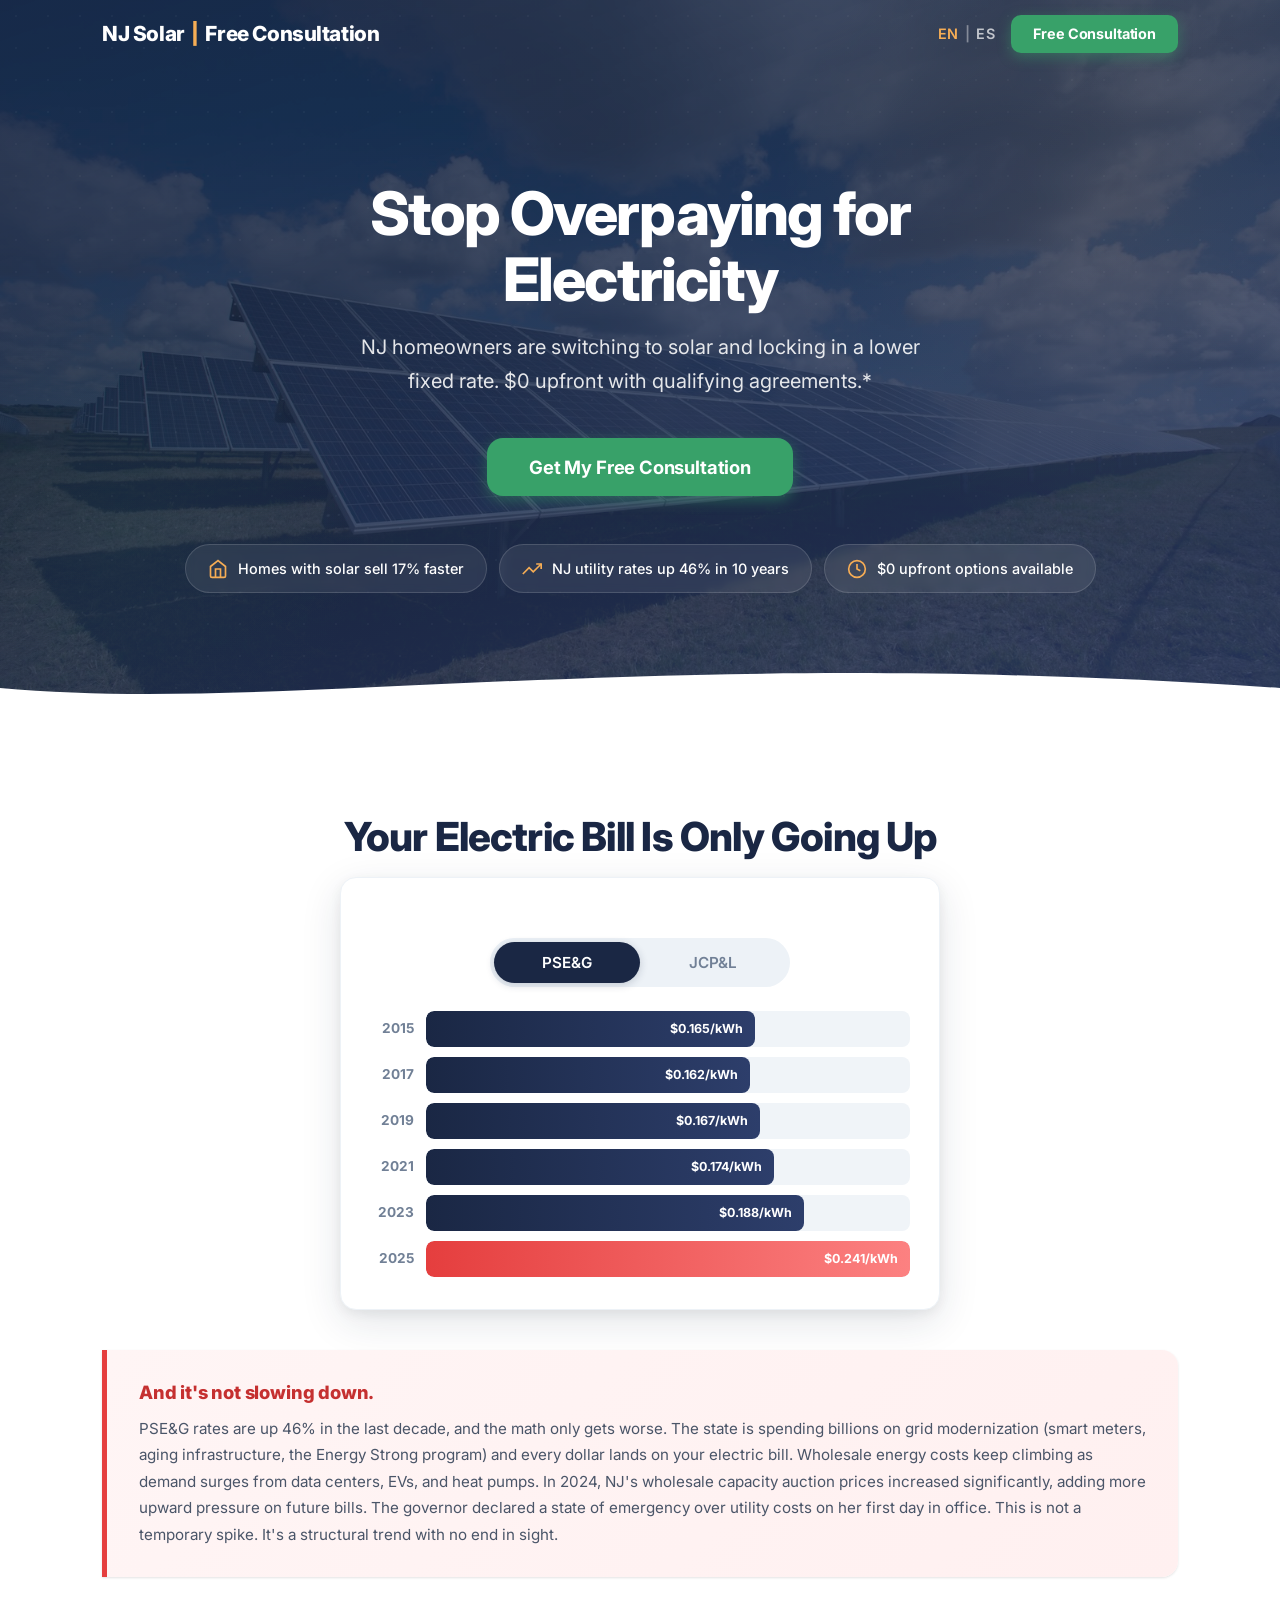
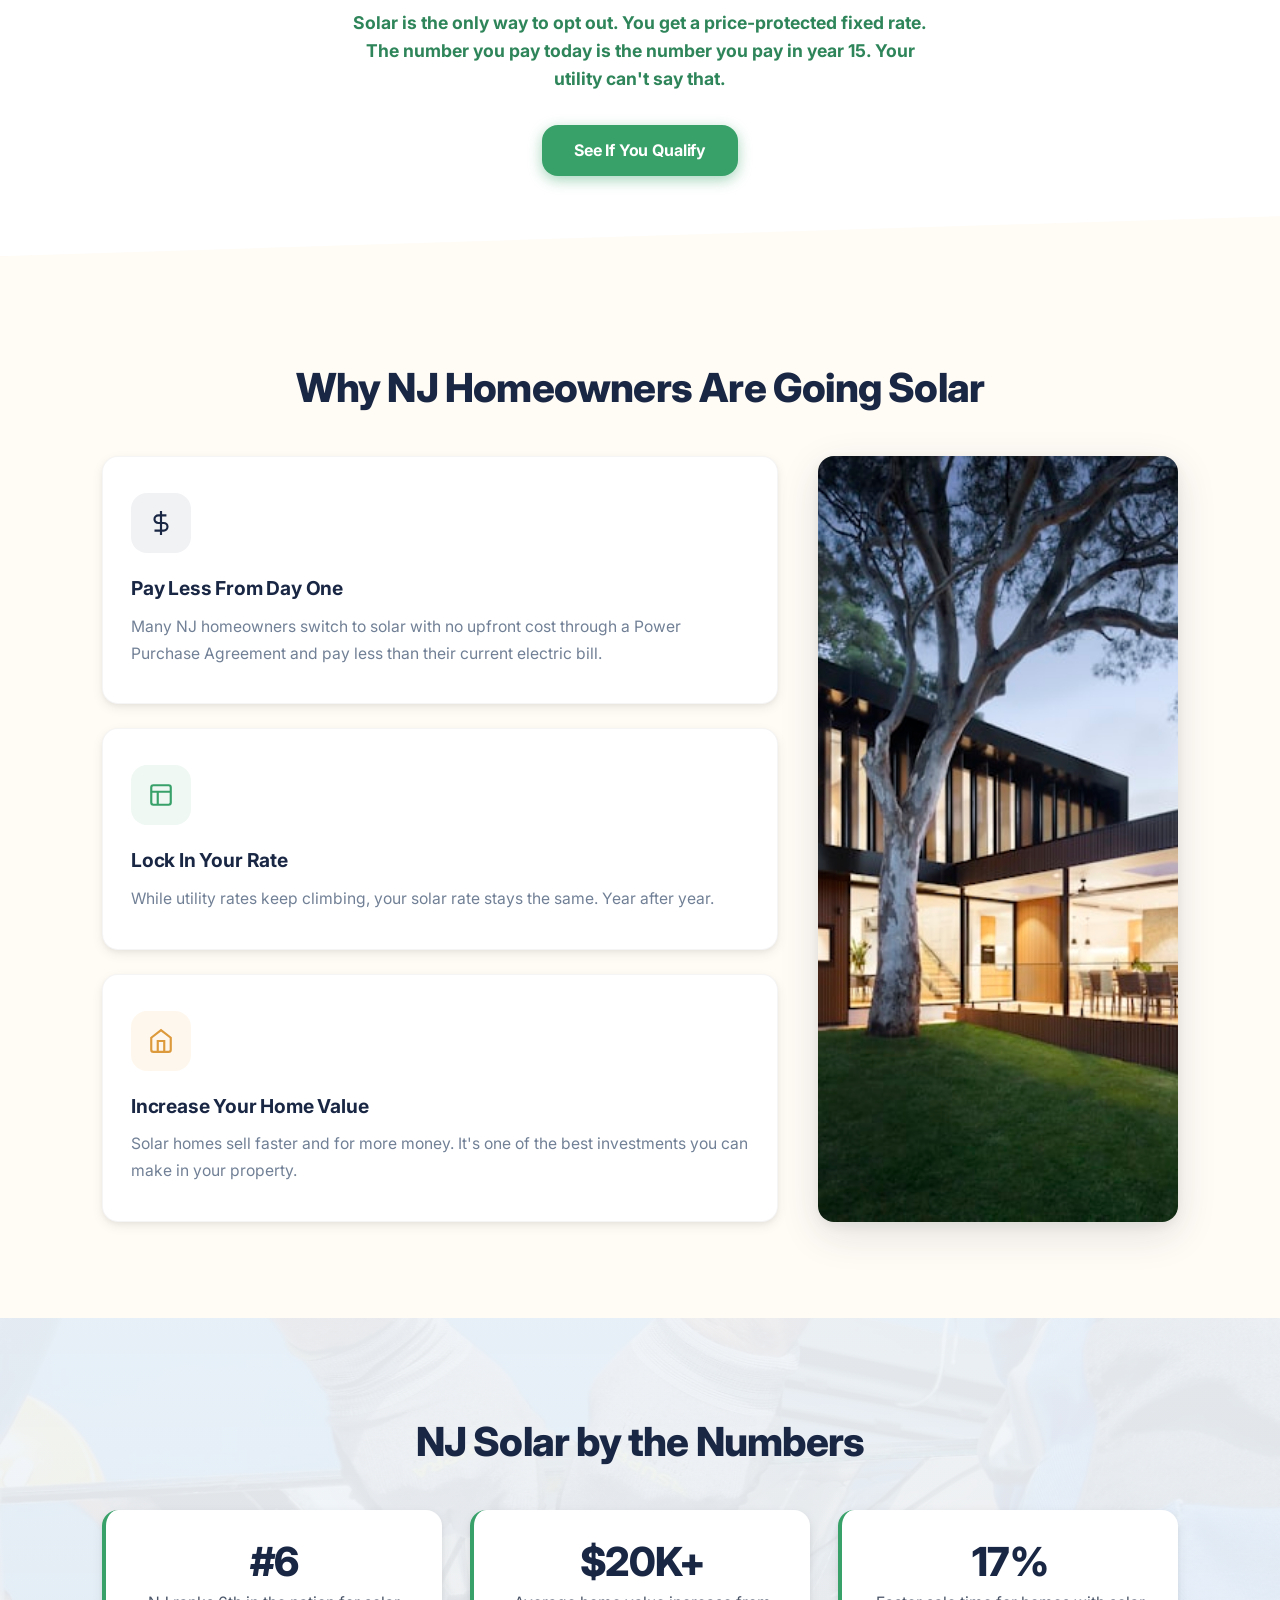
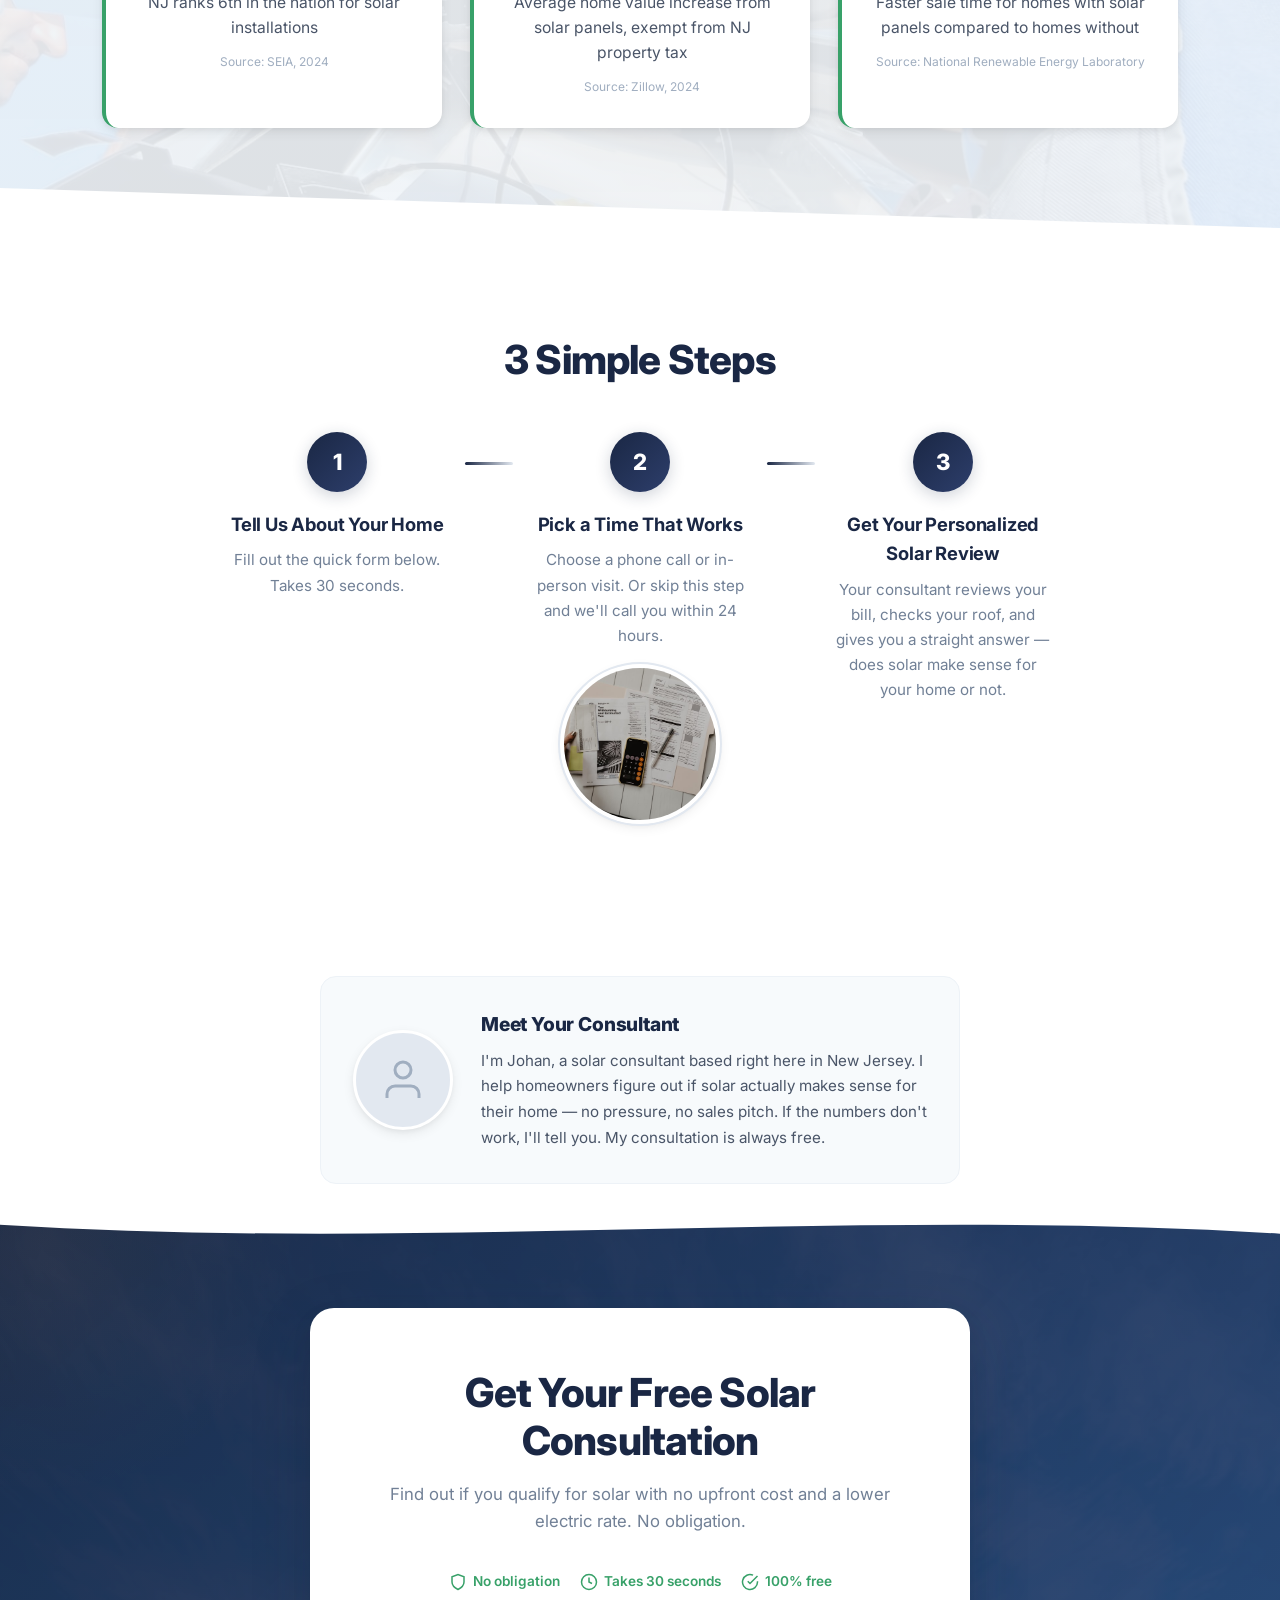
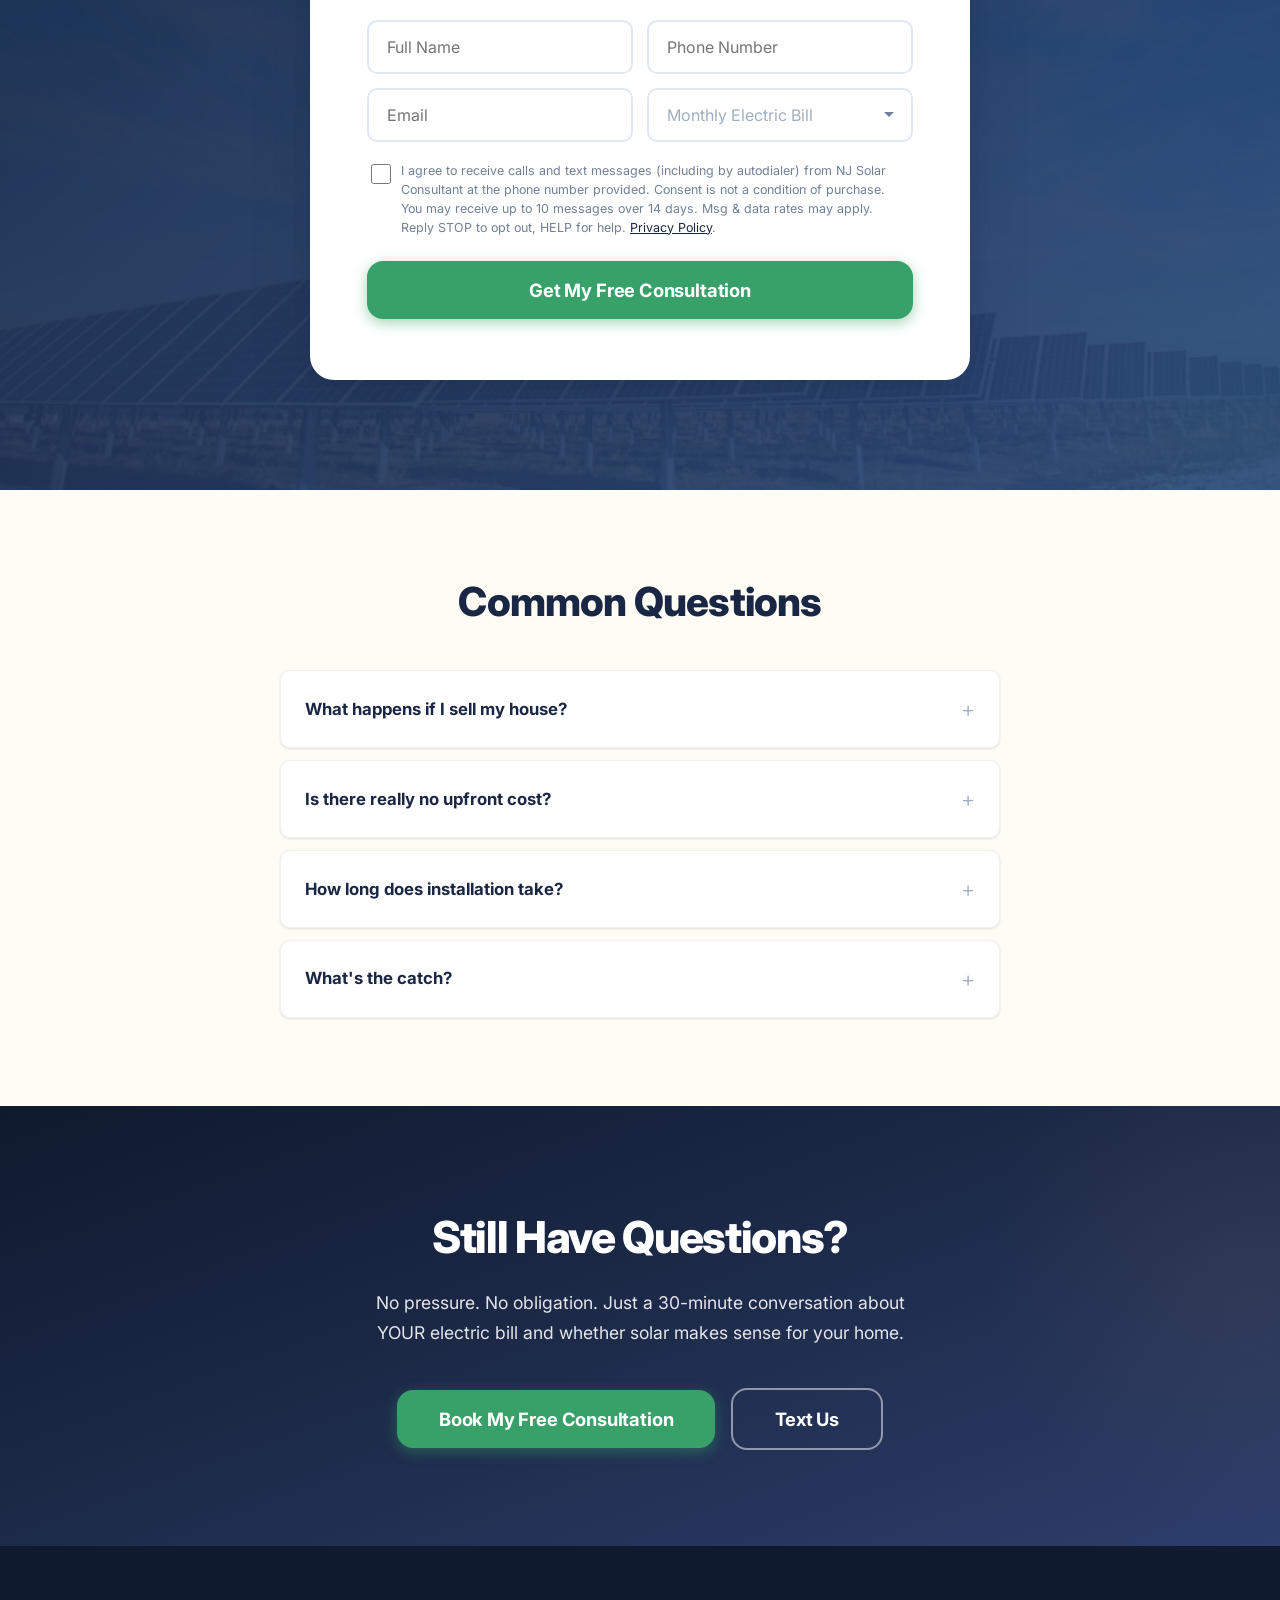
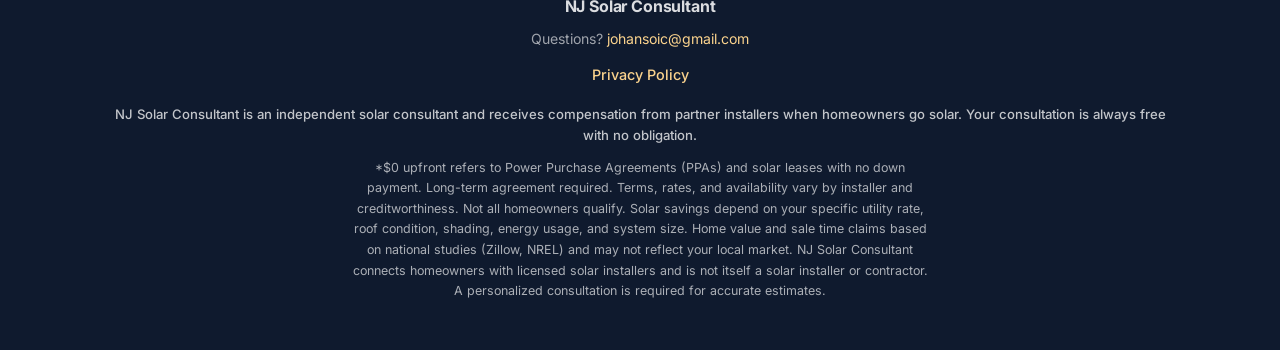
==== website/index.html @ 8b745748 "Initial commit: NJ Solar Lead Gen Live site at timely-sherbet-f1872d.netlify.app. Bilingual EN/ES la" ====
<!DOCTYPE html>
<html lang="en">
<head>
  <meta charset="UTF-8">
  <meta name="viewport" content="width=device-width, initial-scale=1.0">
  <title>Stop Overpaying for Electricity | NJ Solar Consultant</title>
  <meta name="description" content="NJ homeowners are switching to solar and locking in lower electric rates. Find out if you qualify. Free consultation, no obligation.">
  <meta property="og:title" content="Stop Overpaying for Electricity | NJ Solar">
  <meta property="og:description" content="NJ homeowners are switching to solar and locking in lower electric rates. Free consultation, no obligation.">
  <meta property="og:type" content="website">
  <meta name="twitter:card" content="summary_large_image">
  <link rel="alternate" hreflang="en" href="index.html">
  <link rel="alternate" hreflang="es" href="index-es.html">
  <link rel="icon" href="data:image/svg+xml,<svg xmlns='http://www.w3.org/2000/svg' viewBox='0 0 100 100'><text y='.9em' font-size='90'>&#9728;</text></svg>">
  <link rel="preconnect" href="https://fonts.googleapis.com">
  <link rel="preconnect" href="https://fonts.gstatic.com" crossorigin>
  <link href="https://fonts.googleapis.com/css2?family=Inter:wght@400;500;600;700;800&display=swap" rel="stylesheet">
  <link rel="stylesheet" href="styles.css">
  <link rel="preload" as="image" href="images/hero-solar.jpg">
  <script type="application/ld+json">
  {
    "@context": "https://schema.org",
    "@type": "LocalBusiness",
    "name": "NJ Solar Consultant",
    "description": "Free solar consultations for New Jersey homeowners. Lower electric rates with no upfront cost options available.",
    "telephone": "",
    "url": "https://timely-sherbet-f1872d.netlify.app",
    "areaServed": {
      "@type": "State",
      "name": "New Jersey"
    },
    "priceRange": "Free consultation"
  }
  </script>
  <script type="application/ld+json">
  {
    "@context": "https://schema.org",
    "@type": "FAQPage",
    "mainEntity": [
      {"@type": "Question", "name": "What happens to solar panels if I sell my house?", "acceptedAnswer": {"@type": "Answer", "text": "Solar adds an average of $20,000 to home value in NJ, tax-exempt. Homes with solar sell 17% faster. Panels and warranty transfer to the new owner."}},
      {"@type": "Question", "name": "Is solar really free?", "acceptedAnswer": {"@type": "Answer", "text": "There is no upfront cost with a Power Purchase Agreement (PPA) or solar lease. The solar company installs and maintains the panels. You pay them for the electricity at a rate lower than your utility. This involves a long-term agreement, typically 20 to 25 years. Your consultant will explain the specific terms for your situation."}},
      {"@type": "Question", "name": "How long does solar installation take?", "acceptedAnswer": {"@type": "Answer", "text": "The consultation takes 30 minutes. Permits, installation, and utility connection usually take 6 to 10 weeks total. The rooftop work is done in 1 to 2 days."}}
    ]
  }
  </script>
</head>
<body>

  <!-- ========== STICKY HEADER ========== -->
  <header class="header" id="header">
    <div class="container header__inner">
      <div class="header__brand">NJ Solar <span class="header__brand-sep">|</span> Free Consultation</div>
      <div class="header__actions">
        <div class="lang-toggle">
          <span class="lang-toggle__active">EN</span>
          <span class="lang-toggle__sep">|</span>
          <a href="index-es.html" class="lang-toggle__link">ES</a>
        </div>
        <a href="#lead-form" class="btn btn--cta btn--sm">Free Consultation</a>
      </div>
    </div>
  </header>

  <!-- ========== HERO ========== -->
  <section class="hero" id="hero">
    <div class="hero__pattern"></div>
    <div class="container hero__content">
      <h1 class="hero__title">Stop Overpaying for Electricity</h1>
      <p class="hero__sub">NJ homeowners are switching to solar and locking in a lower fixed rate. $0 upfront with qualifying agreements.*</p>
      <a href="#lead-form" class="btn btn--cta btn--lg">Get My Free Consultation</a>
      <div class="trust-stats">
        <div class="trust-stat">
          <svg class="trust-stat__icon" viewBox="0 0 24 24" fill="none" stroke="currentColor" stroke-width="2"><path d="M3 9l9-7 9 7v11a2 2 0 0 1-2 2H5a2 2 0 0 1-2-2z"/><polyline points="9 22 9 12 15 12 15 22"/></svg>
          <span>Homes with solar sell 17% faster</span>
        </div>
        <div class="trust-stat">
          <svg class="trust-stat__icon" viewBox="0 0 24 24" fill="none" stroke="currentColor" stroke-width="2"><polyline points="23 6 13.5 15.5 8.5 10.5 1 18"/><polyline points="17 6 23 6 23 12"/></svg>
          <span>NJ utility rates up 46% in 10 years</span>
        </div>
        <div class="trust-stat">
          <svg class="trust-stat__icon" viewBox="0 0 24 24" fill="none" stroke="currentColor" stroke-width="2"><circle cx="12" cy="12" r="10"/><path d="M12 6v6l4 2"/></svg>
          <span>$0 upfront options available</span>
        </div>
      </div>
    </div>
    <!-- Wave divider -->
    <div class="hero__divider">
      <svg viewBox="0 0 1440 90" preserveAspectRatio="none" fill="#ffffff"><path d="M0,64 C320,90 720,20 1440,64 L1440,90 L0,90 Z"/></svg>
    </div>
  </section>

  <!-- ========== PROBLEM SECTION ========== -->
  <section class="problem" id="problem">
    <div class="container">
      <h2 class="section-title fade-in-up">Your Electric Bill Is Only Going Up</h2>
      <div class="rate-chart-card fade-in-up">
        <div class="utility-toggle">
          <button class="utility-toggle__btn utility-toggle__btn--active" data-utility="pseg">PSE&amp;G</button>
          <button class="utility-toggle__btn" data-utility="jcpl">JCP&amp;L</button>
        </div>
        <div class="rate-chart" id="rateChart"></div>
      </div>
      <div class="problem__explainer fade-in-up">
        <h3 class="problem__explainer-title">And it's not slowing down.</h3>
        <p class="problem__explainer-text">PSE&amp;G rates are up 46% in the last decade, and the math only gets worse. The state is spending billions on grid modernization (smart meters, aging infrastructure, the Energy Strong program) and every dollar lands on your electric bill. Wholesale energy costs keep climbing as demand surges from data centers, EVs, and heat pumps. In 2024, NJ's wholesale capacity auction prices increased significantly, adding more upward pressure on future bills. The governor declared a state of emergency over utility costs on her first day in office. This is not a temporary spike. It's a structural trend with no end in sight.</p>
      </div>
      <p class="problem__lockline fade-in-up">Solar is the only way to opt out. You get a price-protected fixed rate. The number you pay today is the number you pay in year 15. Your utility can't say that.</p>
      <div class="problem__cta-wrap fade-in-up">
        <a href="#lead-form" class="btn btn--cta">See If You Qualify</a>
      </div>
    </div>
  </section>

  <!-- ========== BENEFITS ========== -->
  <section class="benefits" id="benefits">
    <div class="container">
      <h2 class="section-title fade-in-up">Why NJ Homeowners Are Going Solar</h2>
      <div class="benefits__layout">
        <div class="benefits__cards">
          <div class="benefit-card fade-in-up delay-1">
            <div class="benefit-card__icon">
              <svg viewBox="0 0 24 24" fill="none" stroke="currentColor" stroke-width="2"><line x1="12" y1="1" x2="12" y2="23"/><path d="M17 5H9.5a3.5 3.5 0 0 0 0 7h5a3.5 3.5 0 0 1 0 7H6"/></svg>
            </div>
            <h3>Pay Less From Day One</h3>
            <p>Many NJ homeowners switch to solar with no upfront cost through a Power Purchase Agreement and pay less than their current electric bill.</p>
          </div>
          <div class="benefit-card fade-in-up delay-2">
            <div class="benefit-card__icon benefit-card__icon--green">
              <svg viewBox="0 0 24 24" fill="none" stroke="currentColor" stroke-width="2"><rect x="3" y="3" width="18" height="18" rx="2"/><path d="M3 9h18"/><path d="M9 21V9"/></svg>
            </div>
            <h3>Lock In Your Rate</h3>
            <p>While utility rates keep climbing, your solar rate stays the same. Year after year.</p>
          </div>
          <div class="benefit-card fade-in-up delay-3">
            <div class="benefit-card__icon benefit-card__icon--gold">
              <svg viewBox="0 0 24 24" fill="none" stroke="currentColor" stroke-width="2"><path d="M3 9l9-7 9 7v11a2 2 0 0 1-2 2H5a2 2 0 0 1-2-2z"/><polyline points="9 22 9 12 15 12 15 22"/></svg>
            </div>
            <h3>Increase Your Home Value</h3>
            <p>Solar homes sell faster and for more money. It's one of the best investments you can make in your property.</p>
          </div>
        </div>
        <div class="benefits__image fade-in-up">
          <img src="images/family-home.jpg" alt="New Jersey home with solar panels installed on roof, saving on electric bills" loading="lazy">
        </div>
      </div>
    </div>
  </section>

  <!-- ========== NJ SOLAR STATS ========== -->
  <section class="social-proof" id="stats">
    <div class="container">
      <h2 class="section-title fade-in-up">NJ Solar by the Numbers</h2>
      <div class="testimonials">
        <div class="testimonial-card stat-card fade-in-up delay-1">
          <p class="stat-card__number">#6</p>
          <p class="stat-card__label">NJ ranks 6th in the nation for solar installations</p>
          <p class="stat-card__source">Source: SEIA, 2024</p>
        </div>
        <div class="testimonial-card stat-card fade-in-up delay-2">
          <p class="stat-card__number">$20K+</p>
          <p class="stat-card__label">Average home value increase from solar panels, exempt from NJ property tax</p>
          <p class="stat-card__source">Source: Zillow, 2024</p>
        </div>
        <div class="testimonial-card stat-card fade-in-up delay-3">
          <p class="stat-card__number">17%</p>
          <p class="stat-card__label">Faster sale time for homes with solar panels compared to homes without</p>
          <p class="stat-card__source">Source: National Renewable Energy Laboratory</p>
        </div>
      </div>
    </div>
  </section>

  <!-- ========== HOW IT WORKS ========== -->
  <section class="how-it-works" id="how-it-works">
    <div class="container">
      <h2 class="section-title fade-in-up">3 Simple Steps</h2>
      <div class="steps">
        <div class="step fade-in-up delay-1">
          <div class="step__number">1</div>
          <h3 class="step__title">Tell Us About Your Home</h3>
          <p class="step__desc">Fill out the quick form below. Takes 30 seconds.</p>
        </div>
        <div class="step__connector" aria-hidden="true"></div>
        <div class="step fade-in-up delay-2">
          <div class="step__number">2</div>
          <h3 class="step__title">Pick a Time That Works</h3>
          <p class="step__desc">Choose a phone call or in-person visit. Or skip this step and we'll call you within 24 hours.</p>
          <img src="images/bill-review.jpg" alt="Reviewing NJ homeowner electricity bill and solar savings options" class="step__image" loading="lazy">
        </div>
        <div class="step__connector" aria-hidden="true"></div>
        <div class="step fade-in-up delay-3">
          <div class="step__number">3</div>
          <h3 class="step__title">Get Your Personalized Solar Review</h3>
          <p class="step__desc">Your consultant reviews your bill, checks your roof, and gives you a straight answer — does solar make sense for your home or not.</p>
        </div>
      </div>
    </div>
  </section>

  <!-- ========== MEET YOUR CONSULTANT ========== -->
  <section class="meet-consultant" id="meet-consultant">
    <div class="container">
      <div class="meet-consultant__card fade-in-up">
        <div class="meet-consultant__photo">
          <!-- Replace with Johan's actual photo -->
          <div class="meet-consultant__placeholder">
            <svg viewBox="0 0 24 24" fill="none" stroke="currentColor" stroke-width="1.5" width="48" height="48"><path d="M20 21v-2a4 4 0 0 0-4-4H8a4 4 0 0 0-4 4v2"/><circle cx="12" cy="7" r="4"/></svg>
          </div>
        </div>
        <div class="meet-consultant__info">
          <h2 class="meet-consultant__name">Meet Your Consultant</h2>
          <p class="meet-consultant__bio">I'm Johan, a solar consultant based right here in New Jersey. I help homeowners figure out if solar actually makes sense for their home — no pressure, no sales pitch. If the numbers don't work, I'll tell you. My consultation is always free.</p>
        </div>
      </div>
    </div>
  </section>

  <!-- ========== LEAD CAPTURE FORM ========== -->
  <section class="lead-form-section" id="lead-form">
    <div class="section-wave">
      <svg viewBox="0 0 1440 90" preserveAspectRatio="none" fill="#ffffff"><path d="M0,32 C480,80 960,0 1440,48 L1440,0 L0,0 Z"/></svg>
    </div>
    <div class="container">
      <div class="lead-form-wrapper fade-in-up">
        <h2 class="section-title">Get Your Free Solar Consultation</h2>
        <p class="lead-form__sub">Find out if you qualify for solar with no upfront cost and a lower electric rate. No obligation.</p>
        <div class="trust-badges">
          <div class="trust-badge">
            <svg viewBox="0 0 24 24" fill="none" stroke="currentColor" stroke-width="2" width="18" height="18"><path d="M12 22s8-4 8-10V5l-8-3-8 3v7c0 6 8 10 8 10z"/></svg>
            No obligation
          </div>
          <div class="trust-badge">
            <svg viewBox="0 0 24 24" fill="none" stroke="currentColor" stroke-width="2" width="18" height="18"><circle cx="12" cy="12" r="10"/><path d="M12 6v6l4 2"/></svg>
            Takes 30 seconds
          </div>
          <div class="trust-badge">
            <svg viewBox="0 0 24 24" fill="none" stroke="currentColor" stroke-width="2" width="18" height="18"><path d="M22 11.08V12a10 10 0 1 1-5.93-9.14"/><polyline points="22 4 12 14.01 9 11.01"/></svg>
            100% free
          </div>
        </div>
        <form id="leadForm" novalidate>
          <input type="hidden" name="language" id="formLanguage" value="en">
          <div style="position:absolute;left:-9999px;" aria-hidden="true">
            <input type="text" name="website" id="formWebsite" tabindex="-1" autocomplete="off">
          </div>
          <div class="form-row">
            <div class="form-group">
              <label for="formName" class="sr-only">Full Name</label>
              <input type="text" id="formName" name="name" class="input" placeholder="Full Name" required autocomplete="name" maxlength="100">
            </div>
            <div class="form-group">
              <label for="formPhone" class="sr-only">Phone Number</label>
              <input type="tel" id="formPhone" name="phone" class="input" placeholder="Phone Number" required autocomplete="tel" maxlength="20">
            </div>
          </div>
          <div class="form-row">
            <div class="form-group">
              <label for="formEmail" class="sr-only">Email</label>
              <input type="email" id="formEmail" name="email" class="input" placeholder="Email" required autocomplete="email" maxlength="254">
            </div>
            <div class="form-group">
              <label for="formBill" class="sr-only">Monthly Electric Bill</label>
              <select id="formBill" name="monthlyBill" class="input" required>
                <option value="" disabled selected>Monthly Electric Bill</option>
                <option value="Under $100">Under $100</option>
                <option value="$100-$150">$100 - $150</option>
                <option value="$150-$200">$150 - $200</option>
                <option value="$200-$300">$200 - $300</option>
                <option value="$300-$400">$300 - $400</option>
                <option value="$400+">$400+</option>
              </select>
            </div>
          </div>
          <div class="consent-group">
            <label class="consent-label">
              <input type="checkbox" id="tcpaConsent" name="tcpaConsent" required class="consent-checkbox">
              <span class="consent-text">I agree to receive calls and text messages (including by autodialer) from NJ Solar Consultant at the phone number provided. Consent is not a condition of purchase. You may receive up to 10 messages over 14 days. Msg &amp; data rates may apply. Reply STOP to opt out, HELP for help. <a href="privacy.html" class="consent-link">Privacy Policy</a>.</span>
            </label>
          </div>
          <button type="submit" class="btn btn--cta btn--lg btn--full" id="submitBtn">Get My Free Consultation</button>
        </form>
        <div class="thank-you" id="thankYou" style="display:none">
          <svg viewBox="0 0 24 24" fill="none" stroke="#38a169" stroke-width="2" width="56" height="56"><circle cx="12" cy="12" r="10"/><polyline points="9 12 12 15 16 10"/></svg>
          <h3>Thanks, <span id="thankYouName"></span>!</h3>
          <p class="thank-you__subtitle">You're one step away from your free consultation. Pick a time that works:</p>

          <div class="booking-options">
            <a href="YOUR_CALENDLY_PHONE_LINK" target="_blank" rel="noopener" class="booking-card booking-card--primary">
              <div class="booking-card__icon">
                <svg viewBox="0 0 24 24" fill="none" stroke="currentColor" stroke-width="2" width="28" height="28"><path d="M22 16.92v3a2 2 0 0 1-2.18 2 19.79 19.79 0 0 1-8.63-3.07 19.5 19.5 0 0 1-6-6 19.79 19.79 0 0 1-3.07-8.67A2 2 0 0 1 4.11 2h3a2 2 0 0 1 2 1.72 12.84 12.84 0 0 0 .7 2.81 2 2 0 0 1-.45 2.11L8.09 9.91a16 16 0 0 0 6 6l1.27-1.27a2 2 0 0 1 2.11-.45 12.84 12.84 0 0 0 2.81.7A2 2 0 0 1 22 16.92z"/></svg>
              </div>
              <h4 class="booking-card__title">Phone Call</h4>
              <p class="booking-card__duration">15 minutes</p>
              <p class="booking-card__desc">Quick chat about your bill and options. No pressure.</p>
            </a>
            <a href="YOUR_CALENDLY_INPERSON_LINK" target="_blank" rel="noopener" class="booking-card">
              <div class="booking-card__icon">
                <svg viewBox="0 0 24 24" fill="none" stroke="currentColor" stroke-width="2" width="28" height="28"><path d="M3 9l9-7 9 7v11a2 2 0 0 1-2 2H5a2 2 0 0 1-2-2z"/><polyline points="9 22 9 12 15 12 15 22"/></svg>
              </div>
              <h4 class="booking-card__title">In-Person Visit</h4>
              <p class="booking-card__duration">30 minutes</p>
              <p class="booking-card__desc">Full consultation at your home with roof assessment.</p>
            </a>
          </div>

          <div class="thank-you__fallback">
            <p>Rather not schedule online? No problem.<br>Johan will call you within 24 hours.</p>
            <p class="thank-you__tip">Have a recent electric bill handy — it makes the conversation much more useful.</p>
          </div>
        </div>
      </div>
    </div>
  </section>

  <!-- ========== FAQ ========== -->
  <section class="faq" id="faq">
    <div class="container">
      <h2 class="section-title fade-in-up">Common Questions</h2>
      <div class="faq__list">
        <details class="faq__item fade-in-up delay-1">
          <summary class="faq__question">What happens if I sell my house?</summary>
          <div class="faq__answer">Solar panels add an average of $20,000 to your home's value in NJ, and the state exempts that increase from property tax. Homes with solar sell 17% faster. The panels and warranty transfer to the new owner.</div>
        </details>
        <details class="faq__item fade-in-up delay-2">
          <summary class="faq__question">Is there really no upfront cost?</summary>
          <div class="faq__answer">With a Power Purchase Agreement (PPA) or solar lease, there is no upfront cost. The solar company installs and maintains the panels, and you pay them for the electricity at a rate lower than your utility. This involves a long-term agreement, typically 20 to 25 years. The consultation itself is completely free with no obligation. If solar doesn't make sense for your home, we'll tell you.</div>
        </details>
        <details class="faq__item fade-in-up delay-3">
          <summary class="faq__question">How long does installation take?</summary>
          <div class="faq__answer">The consultation takes about 30 minutes. If you decide to move forward, permits, installation, and utility connection usually take 6 to 10 weeks total. The actual rooftop work is done in 1 to 2 days.</div>
        </details>
        <details class="faq__item fade-in-up delay-3">
          <summary class="faq__question">What's the catch?</summary>
          <div class="faq__answer">The solar company pays for installation because they make money selling you electricity at a rate lower than the utility. Johan is an independent consultant who receives compensation from partner installers when homeowners go solar. You pay nothing unless you decide to go solar, and the consultation itself is always free with no obligation.</div>
        </details>
      </div>
    </div>
  </section>

  <!-- ========== FINAL CTA ========== -->
  <section class="final-cta" id="final-cta">
    <div class="container">
      <h2 class="final-cta__title">Still Have Questions?</h2>
      <p class="final-cta__sub">No pressure. No obligation. Just a 30-minute conversation about YOUR electric bill and whether solar makes sense for your home.</p>
      <div class="final-cta__buttons">
        <a href="#lead-form" class="btn btn--cta btn--lg">Book My Free Consultation</a>
        <a href="sms:+12012753380" class="btn btn--outline btn--lg">Text Us</a>
      </div>
    </div>
  </section>

  <!-- ========== FOOTER ========== -->
  <footer class="footer">
    <div class="container">
      <p class="footer__brand">NJ Solar Consultant</p>
      <p class="footer__contact">Questions? <a href="mailto:johansoic@gmail.com" style="color:var(--accent-light);">johansoic@gmail.com</a></p>
      <div class="footer__links">
        <a href="privacy.html">Privacy Policy</a>
      </div>
      <p class="footer__disclosure">NJ Solar Consultant is an independent solar consultant and receives compensation from partner installers when homeowners go solar. Your consultation is always free with no obligation.</p>
      <p class="footer__disclaimer">*$0 upfront refers to Power Purchase Agreements (PPAs) and solar leases with no down payment. Long-term agreement required. Terms, rates, and availability vary by installer and creditworthiness. Not all homeowners qualify. Solar savings depend on your specific utility rate, roof condition, shading, energy usage, and system size. Home value and sale time claims based on national studies (Zillow, NREL) and may not reflect your local market. NJ Solar Consultant connects homeowners with licensed solar installers and is not itself a solar installer or contractor. A personalized consultation is required for accurate estimates.</p>
    </div>
  </footer>

  <!-- Sticky mobile CTA bar -->
  <div class="mobile-cta-bar" id="mobileCta">
    <a href="sms:+12012753380" class="mobile-cta-bar__call">
      <svg viewBox="0 0 24 24" fill="none" stroke="currentColor" stroke-width="2" width="18" height="18"><path d="M21 15a2 2 0 0 1-2 2H7l-4 4V5a2 2 0 0 1 2-2h14a2 2 0 0 1 2 2z"/></svg>
      Text Us
    </a>
    <a href="#lead-form" class="mobile-cta-bar__form">Free Consultation</a>
  </div>

  <script src="main.js"></script>
</body>
</html>
---- website/styles.css ----
/* ========================================
   NJ Solar Lead Gen — styles.css
   Premium visual redesign
   Mobile-first, lead generation focused
   ======================================== */

/* ---------- Reset & Base ---------- */
*, *::before, *::after { box-sizing: border-box; margin: 0; padding: 0; }

:root {
  --primary:        #1a2744;
  --primary-light:  #2d3e6b;
  --primary-dark:   #0f1a2e;
  --cta:            #38a169;
  --cta-hover:      #2f855a;
  --cta-glow:       rgba(56, 161, 105, .45);
  --accent:         #f6ad55;
  --accent-light:   #fbd38d;
  --warm-bg:        #fffbf5;
  --cool-bg:        #f0f4f8;
  --white:          #ffffff;
  --gray-50:        #f7fafc;
  --gray-100:       #edf2f7;
  --gray-200:       #e2e8f0;
  --gray-300:       #cbd5e0;
  --gray-400:       #a0aec0;
  --gray-600:       #718096;
  --gray-700:       #4a5568;
  --gray-800:       #2d3748;
  --gray-900:       #1a202c;
  --form-bg:        linear-gradient(135deg, var(--primary) 0%, #2d4a7a 100%);
  --radius:         16px;
  --radius-sm:      10px;
  --radius-xs:      6px;
  --shadow:         0 1px 3px rgba(0,0,0,.08), 0 1px 2px rgba(0,0,0,.04);
  --shadow-md:      0 4px 12px rgba(0,0,0,.07), 0 2px 4px rgba(0,0,0,.04);
  --shadow-lg:      0 12px 40px rgba(26, 39, 68, .12), 0 4px 12px rgba(0,0,0,.06);
  --shadow-xl:      0 20px 60px rgba(26, 39, 68, .18), 0 8px 20px rgba(0,0,0,.08);
  --shadow-warm:    0 12px 40px rgba(246, 173, 85, .12), 0 4px 12px rgba(0,0,0,.05);
  --transition:     .3s cubic-bezier(.4, 0, .2, 1);
  --transition-slow: .6s cubic-bezier(.4, 0, .2, 1);
}

html { scroll-behavior: smooth; -webkit-text-size-adjust: 100%; }

body {
  font-family: 'Inter', -apple-system, BlinkMacSystemFont, 'Segoe UI', Roboto, sans-serif;
  color: var(--gray-800);
  background: var(--white);
  line-height: 1.6;
  -webkit-font-smoothing: antialiased;
  -moz-osx-font-smoothing: grayscale;
  overflow-x: hidden;
}

img { max-width: 100%; display: block; }
a { color: inherit; text-decoration: none; }

.sr-only {
  position: absolute;
  width: 1px;
  height: 1px;
  padding: 0;
  margin: -1px;
  overflow: hidden;
  clip: rect(0,0,0,0);
  white-space: nowrap;
  border: 0;
}

/* ---------- Container ---------- */
.container {
  width: 100%;
  max-width: 1140px;
  margin: 0 auto;
  padding: 0 20px;
}

/* ---------- Typography ---------- */
.section-title {
  font-size: 1.85rem;
  font-weight: 800;
  color: var(--primary);
  text-align: center;
  margin-bottom: 16px;
  line-height: 1.2;
  letter-spacing: -0.02em;
}

/* ---------- Section Dividers (angled) ---------- */
.section-divider {
  position: relative;
}
.section-divider::after {
  content: '';
  position: absolute;
  bottom: -40px;
  left: 0;
  right: 0;
  height: 80px;
  z-index: 2;
  pointer-events: none;
}
.section-divider--wave::after {
  background: url("data:image/svg+xml,%3Csvg xmlns='http://www.w3.org/2000/svg' viewBox='0 0 1440 80'%3E%3Cpath fill='%23ffffff' d='M0,48 C360,80 720,0 1440,48 L1440,80 L0,80 Z'/%3E%3C/svg%3E") no-repeat center bottom;
  background-size: 100% 100%;
}

/* ---------- Scroll Animations ---------- */
.fade-in-up {
  opacity: 0;
  transform: translateY(30px);
  transition: opacity 0.6s ease, transform 0.6s ease;
}
.fade-in-up.visible {
  opacity: 1;
  transform: translateY(0);
}
.fade-in-up.delay-1 { transition-delay: 0.1s; }
.fade-in-up.delay-2 { transition-delay: 0.2s; }
.fade-in-up.delay-3 { transition-delay: 0.3s; }

/* ---------- Buttons ---------- */
.btn {
  display: inline-flex;
  align-items: center;
  justify-content: center;
  gap: 8px;
  font-family: inherit;
  font-weight: 700;
  font-size: 1rem;
  border: none;
  border-radius: var(--radius);
  cursor: pointer;
  transition: all var(--transition);
  padding: 16px 32px;
  text-align: center;
  line-height: 1.2;
  letter-spacing: -0.01em;
  position: relative;
}

.btn--cta {
  background: var(--cta);
  color: var(--white);
  box-shadow: 0 4px 14px var(--cta-glow);
}
.btn--cta:hover {
  background: var(--cta-hover);
  transform: translateY(-2px);
  box-shadow: 0 8px 24px var(--cta-glow);
}
.btn--cta:active {
  transform: translateY(0);
  box-shadow: 0 2px 8px var(--cta-glow);
}

.btn--outline {
  background: transparent;
  color: var(--white);
  border: 2px solid rgba(255,255,255,.5);
}
.btn--outline:hover {
  background: rgba(255,255,255,.12);
  border-color: var(--white);
  transform: translateY(-2px);
}

.btn--sm { font-size: .9rem; padding: 10px 22px; border-radius: var(--radius-sm); }
.btn--lg { font-size: 1.15rem; padding: 18px 42px; }
.btn--full { width: 100%; }

/* ---------- Inputs ---------- */
.input {
  width: 100%;
  padding: 15px 18px;
  font-family: inherit;
  font-size: 1rem;
  border: 2px solid var(--gray-200);
  border-radius: var(--radius-sm);
  background: var(--white);
  color: var(--gray-800);
  transition: border-color var(--transition), box-shadow var(--transition);
  outline: none;
  -webkit-appearance: none;
  appearance: none;
}
.input:focus {
  border-color: var(--cta);
  box-shadow: 0 0 0 4px rgba(56, 161, 105, .12);
}
.input:hover:not(:focus) {
  border-color: var(--gray-300);
}

select.input {
  background-image: url("data:image/svg+xml,%3Csvg xmlns='http://www.w3.org/2000/svg' width='12' height='12' viewBox='0 0 12 12'%3E%3Cpath fill='%23718096' d='M6 8L1 3h10z'/%3E%3C/svg%3E");
  background-repeat: no-repeat;
  background-position: right 16px center;
  padding-right: 40px;
}
select.input:invalid,
select.input option[value=""] {
  color: var(--gray-400);
}

/* ========================================
   STICKY HEADER
   ======================================== */
.header {
  position: fixed;
  top: 0;
  left: 0;
  right: 0;
  z-index: 1000;
  background: transparent;
  padding: 0;
  transition: background var(--transition), box-shadow var(--transition), backdrop-filter var(--transition);
}
.header--scrolled {
  background: rgba(255,255,255,.97);
  backdrop-filter: blur(12px);
  -webkit-backdrop-filter: blur(12px);
  box-shadow: 0 1px 20px rgba(26, 39, 68, .08);
}
.header--scrolled .header__brand {
  color: var(--primary);
}
.header--scrolled .btn--cta {
  background: var(--cta);
  color: var(--white);
}
.header__inner {
  display: flex;
  align-items: center;
  justify-content: space-between;
  height: 68px;
}
.header__brand {
  font-size: 1.3rem;
  font-weight: 800;
  color: var(--white);
  letter-spacing: -0.02em;
  transition: color var(--transition);
}
.header__brand-sep {
  color: var(--accent);
  margin: 0 3px;
}

/* Language Toggle */
.header__actions {
  display: flex;
  align-items: center;
  gap: 16px;
}
.lang-toggle {
  display: flex;
  align-items: center;
  gap: 6px;
  font-size: 0.9rem;
  font-weight: 600;
  color: var(--white);
  letter-spacing: 0.5px;
}
.header--scrolled .lang-toggle {
  color: var(--primary);
}
.lang-toggle__active {
  color: var(--accent);
}
.lang-toggle__sep {
  opacity: 0.4;
}
.lang-toggle__link {
  color: inherit;
  opacity: 0.7;
  transition: opacity var(--transition);
}
.lang-toggle__link:hover {
  opacity: 1;
  color: var(--accent);
}
@media (max-width: 640px) {
  .lang-toggle { font-size: 0.8rem; }
  .header__actions { gap: 10px; }
}

/* ========================================
   HERO
   ======================================== */
.hero {
  background: linear-gradient(160deg, rgba(26,39,68,.88) 0%, rgba(26,39,68,.82) 35%, rgba(45,62,107,.82) 100%), url('images/hero-solar.jpg') center/cover no-repeat;
  background-color: var(--primary-dark);
  color: var(--white);
  text-align: center;
  padding: 140px 0 80px;
  position: relative;
  overflow: hidden;
}

/* Decorative radial pattern (solar-inspired) */
.hero::before {
  content: '';
  position: absolute;
  top: -20%;
  right: -15%;
  width: 700px;
  height: 700px;
  border-radius: 50%;
  background: radial-gradient(circle, rgba(246,173,85,.08) 0%, transparent 70%);
  pointer-events: none;
}
.hero::after {
  content: '';
  position: absolute;
  bottom: -10%;
  left: -10%;
  width: 500px;
  height: 500px;
  border-radius: 50%;
  background: radial-gradient(circle, rgba(56,161,105,.06) 0%, transparent 70%);
  pointer-events: none;
}

/* Geometric grid pattern */
.hero__pattern {
  position: absolute;
  inset: 0;
  background-image:
    radial-gradient(rgba(255,255,255,.03) 1px, transparent 1px);
  background-size: 32px 32px;
  pointer-events: none;
}

.hero__content {
  position: relative;
  z-index: 1;
}

.hero__title {
  font-size: 2.5rem;
  font-weight: 800;
  line-height: 1.1;
  margin-bottom: 18px;
  max-width: 720px;
  margin-left: auto;
  margin-right: auto;
  letter-spacing: -0.03em;
}
.hero__sub {
  font-size: 1.15rem;
  opacity: .88;
  margin-bottom: 40px;
  max-width: 560px;
  margin-left: auto;
  margin-right: auto;
  line-height: 1.7;
  font-weight: 400;
}

.trust-stats {
  display: flex;
  flex-direction: column;
  align-items: center;
  gap: 12px;
  margin-top: 48px;
  position: relative;
  z-index: 1;
}
.trust-stat {
  display: inline-flex;
  align-items: center;
  gap: 10px;
  background: rgba(255,255,255,.08);
  border: 1px solid rgba(255,255,255,.14);
  padding: 12px 22px;
  border-radius: 100px;
  font-size: .9rem;
  font-weight: 500;
  backdrop-filter: blur(4px);
  -webkit-backdrop-filter: blur(4px);
  transition: background var(--transition), transform var(--transition);
}
.trust-stat:hover {
  background: rgba(255,255,255,.14);
  transform: translateY(-1px);
}
.trust-stat__icon {
  width: 20px;
  height: 20px;
  flex-shrink: 0;
  color: var(--accent);
}

/* Hero bottom wave divider */
.hero__divider {
  position: absolute;
  bottom: -1px;
  left: 0;
  right: 0;
  line-height: 0;
  z-index: 3;
}
.hero__divider svg {
  width: 100%;
  height: 50px;
  display: block;
}

/* ========================================
   PROBLEM SECTION
   ======================================== */
.problem {
  padding: 80px 0 72px;
  background: var(--white);
  position: relative;
}

/* Rate chart card wrapper */
.rate-chart-card {
  max-width: 600px;
  margin: 0 auto;
  background: var(--white);
  border-radius: var(--radius);
  box-shadow: var(--shadow-lg);
  padding: 32px 28px;
  border: 1px solid var(--gray-100);
}

/* Utility Toggle */
.utility-toggle {
  display: flex;
  justify-content: center;
  gap: 0;
  margin: 28px auto 24px;
  max-width: 300px;
  background: var(--gray-100);
  border-radius: 100px;
  padding: 4px;
}
.utility-toggle__btn {
  flex: 1;
  padding: 11px 24px;
  font-family: inherit;
  font-size: .95rem;
  font-weight: 600;
  border: none;
  border-radius: 100px;
  cursor: pointer;
  background: transparent;
  color: var(--gray-600);
  transition: all var(--transition);
}
.utility-toggle__btn--active {
  background: var(--primary);
  color: var(--white);
  box-shadow: 0 2px 8px rgba(26,39,68,.2);
}
.utility-toggle__btn:hover:not(.utility-toggle__btn--active) {
  color: var(--gray-800);
}

/* Rate chart */
.rate-chart {
  max-width: 540px;
  margin: 0 auto;
  display: flex;
  flex-direction: column;
  gap: 10px;
}
.rate-chart__bar-group {
  display: flex;
  align-items: center;
  gap: 12px;
}
.rate-chart__label {
  width: 44px;
  font-size: .85rem;
  font-weight: 700;
  color: var(--gray-600);
  text-align: right;
  flex-shrink: 0;
}
.rate-chart__track {
  flex: 1;
  background: var(--cool-bg);
  border-radius: 8px;
  height: 36px;
  overflow: hidden;
}
.rate-chart__bar {
  width: var(--bar-width);
  height: 100%;
  background: linear-gradient(90deg, var(--primary) 0%, var(--primary-light) 100%);
  border-radius: 8px;
  display: flex;
  align-items: center;
  justify-content: flex-end;
  padding-right: 12px;
  transform: scaleX(0);
  transform-origin: left;
  transition: transform .6s cubic-bezier(.22, .61, .36, 1);
}
.rate-chart__bar span {
  font-size: .78rem;
  font-weight: 700;
  color: var(--white);
  white-space: nowrap;
}
.rate-chart__bar--highlight {
  background: linear-gradient(90deg, #e53e3e 0%, #fc8181 100%);
}

.problem__explainer {
  margin-top: 2.5rem;
  padding: 1.75rem 2rem;
  background: linear-gradient(135deg, #fff5f5, #fff0f0);
  border-left: 5px solid #e53e3e;
  border-radius: 0 var(--radius) var(--radius) 0;
  box-shadow: var(--shadow);
}

.problem__explainer-title {
  font-size: 1.15rem;
  font-weight: 800;
  color: #c53030;
  margin-bottom: 0.5rem;
  letter-spacing: -0.01em;
}

.problem__explainer-text {
  font-size: 0.95rem;
  line-height: 1.75;
  color: var(--gray-700);
}

.problem__lockline {
  text-align: center;
  font-weight: 700;
  color: var(--cta-hover);
  font-size: 1.1rem;
  margin-top: 32px;
  max-width: 600px;
  margin-left: auto;
  margin-right: auto;
  line-height: 1.6;
}
.problem__cta-wrap {
  text-align: center;
  margin-top: 32px;
}

/* ========================================
   BENEFITS
   ======================================== */
.benefits {
  padding: 88px 0 80px;
  background: var(--warm-bg);
  position: relative;
}

/* Top angled divider */
.benefits::before {
  content: '';
  position: absolute;
  top: -40px;
  left: 0;
  right: 0;
  height: 80px;
  background: var(--warm-bg);
  clip-path: polygon(0 50%, 100% 0, 100% 100%, 0 100%);
  z-index: 2;
}

.benefits__layout {
  display: flex;
  flex-direction: column;
  gap: 32px;
  margin-top: 44px;
}
.benefits__image {
  width: 100%;
  border-radius: var(--radius);
  box-shadow: var(--shadow-lg);
  overflow: hidden;
  order: -1;
}
.benefits__image img {
  width: 100%;
  height: 320px;
  object-fit: cover;
  display: block;
}
.benefits__cards {
  display: flex;
  flex-direction: column;
  gap: 24px;
}
.benefits__grid {
  display: grid;
  grid-template-columns: 1fr;
  gap: 24px;
  margin-top: 44px;
}
.benefit-card {
  background: var(--white);
  padding: 36px 28px;
  border-radius: var(--radius);
  box-shadow: var(--shadow-md);
  border: 1px solid rgba(0,0,0,.04);
  transition: transform var(--transition), box-shadow var(--transition);
  position: relative;
  overflow: hidden;
}
.benefit-card::after {
  content: '';
  position: absolute;
  top: 0;
  left: 0;
  right: 0;
  height: 4px;
  background: var(--primary);
  opacity: 0;
  transition: opacity var(--transition);
}
.benefit-card:nth-child(2)::after { background: var(--cta); }
.benefit-card:nth-child(3)::after { background: var(--accent); }
.benefit-card:hover {
  transform: translateY(-6px);
  box-shadow: var(--shadow-xl);
}
.benefit-card:hover::after {
  opacity: 1;
}
.benefit-card__icon {
  width: 60px;
  height: 60px;
  border-radius: 16px;
  background: rgba(26, 39, 68, .06);
  display: flex;
  align-items: center;
  justify-content: center;
  margin-bottom: 20px;
  color: var(--primary);
  transition: transform var(--transition);
}
.benefit-card:hover .benefit-card__icon {
  transform: scale(1.08);
}
.benefit-card__icon svg { width: 26px; height: 26px; }
.benefit-card__icon--green {
  background: rgba(56, 161, 105, .08);
  color: var(--cta);
}
.benefit-card__icon--gold {
  background: rgba(246, 173, 85, .1);
  color: #dd9a3c;
}
.benefit-card h3 {
  font-size: 1.2rem;
  margin-bottom: 10px;
  color: var(--primary);
  letter-spacing: -0.01em;
  font-weight: 700;
}
.benefit-card p {
  color: var(--gray-600);
  font-size: .98rem;
  line-height: 1.7;
}

/* ========================================
   SOCIAL PROOF
   ======================================== */
.social-proof {
  padding: 88px 0;
  background: linear-gradient(180deg, rgba(240,244,248,.95), rgba(240,244,248,.92)), url('images/solar-roof-aerial.jpg') center/cover no-repeat;
  background-color: var(--cool-bg);
  position: relative;
}
.testimonials {
  display: grid;
  grid-template-columns: 1fr;
  gap: 24px;
  margin-top: 44px;
}
.testimonial-card {
  background: var(--white);
  border: none;
  border-radius: var(--radius);
  padding: 32px 28px;
  box-shadow: var(--shadow-md);
  position: relative;
  border-left: 4px solid var(--accent);
  transition: transform var(--transition), box-shadow var(--transition);
}
.testimonial-card:hover {
  transform: translateY(-3px);
  box-shadow: var(--shadow-lg);
}
.testimonial-card__stars {
  display: flex;
  gap: 3px;
  margin-bottom: 16px;
}
.testimonial-card__stars svg {
  filter: drop-shadow(0 1px 2px rgba(246,173,85,.3));
}
.testimonial-card__quote {
  font-size: 1.05rem;
  font-style: italic;
  color: var(--gray-700);
  margin-bottom: 18px;
  line-height: 1.7;
}
.testimonial-card__author {
  font-weight: 700;
  color: var(--primary);
  font-size: .9rem;
  letter-spacing: -0.01em;
}

/* ========================================
   HOW IT WORKS
   ======================================== */
.how-it-works {
  padding: 88px 0;
  background: var(--white);
  position: relative;
}

/* Top angled divider */
.how-it-works::before {
  content: '';
  position: absolute;
  top: -40px;
  left: 0;
  right: 0;
  height: 80px;
  background: var(--white);
  clip-path: polygon(0 0, 100% 50%, 100% 100%, 0 100%);
  z-index: 2;
}

.steps {
  display: flex;
  flex-direction: column;
  align-items: center;
  gap: 0;
  margin-top: 48px;
  max-width: 480px;
  margin-left: auto;
  margin-right: auto;
}
.step {
  text-align: center;
  padding: 24px 0;
  position: relative;
}
.step__number {
  width: 60px;
  height: 60px;
  border-radius: 50%;
  background: linear-gradient(135deg, var(--primary), var(--primary-light));
  color: var(--white);
  font-size: 1.4rem;
  font-weight: 800;
  display: flex;
  align-items: center;
  justify-content: center;
  margin: 0 auto 18px;
  box-shadow: 0 4px 16px rgba(26, 39, 68, .2);
  position: relative;
  z-index: 1;
}
.step__title {
  font-size: 1.15rem;
  font-weight: 700;
  color: var(--primary);
  margin-bottom: 8px;
  letter-spacing: -0.01em;
}
.step__desc {
  color: var(--gray-600);
  font-size: .95rem;
  max-width: 320px;
  margin: 0 auto;
  line-height: 1.65;
}
.step__connector {
  width: 3px;
  height: 36px;
  background: linear-gradient(to bottom, var(--primary), var(--gray-200));
  border-radius: 2px;
}
.step__image {
  width: 160px;
  height: 160px;
  border-radius: 50%;
  object-fit: cover;
  margin: 16px auto 0;
  display: block;
  box-shadow: var(--shadow-md);
  border: 4px solid var(--white);
  outline: 2px solid var(--gray-200);
}

/* ========================================
   LEAD FORM
   ======================================== */
.lead-form-section {
  padding: 100px 0 110px;
  background: linear-gradient(135deg, rgba(26,39,68,.94) 0%, rgba(45,74,122,.92) 100%), url('images/home-solar.jpg') center/cover no-repeat;
  background-color: var(--primary);
  position: relative;
  overflow: hidden;
}

/* Decorative elements */
.lead-form-section::before {
  content: '';
  position: absolute;
  top: -30%;
  left: -20%;
  width: 600px;
  height: 600px;
  border-radius: 50%;
  background: radial-gradient(circle, rgba(246,173,85,.06) 0%, transparent 60%);
  pointer-events: none;
}
.lead-form-section::after {
  content: '';
  position: absolute;
  bottom: -20%;
  right: -15%;
  width: 500px;
  height: 500px;
  border-radius: 50%;
  background: radial-gradient(circle, rgba(56,161,105,.06) 0%, transparent 60%);
  pointer-events: none;
}

/* Top wave divider */
.lead-form-section .section-wave {
  position: absolute;
  top: -1px;
  left: 0;
  right: 0;
  line-height: 0;
  z-index: 2;
}
.lead-form-section .section-wave svg {
  width: 100%;
  height: 50px;
  display: block;
}

.lead-form-wrapper {
  max-width: 660px;
  margin: 0 auto;
  background: var(--white);
  border-radius: 20px;
  box-shadow: var(--shadow-xl);
  padding: 48px 28px;
  border: 1px solid rgba(255,255,255,.1);
  position: relative;
  z-index: 1;
}
.lead-form-section .section-title {
  color: var(--primary);
}
.lead-form__sub {
  text-align: center;
  color: var(--gray-600);
  margin-bottom: 36px;
  font-size: 1.05rem;
  line-height: 1.6;
}

.form-row {
  display: grid;
  grid-template-columns: 1fr;
  gap: 14px;
  margin-bottom: 14px;
}
.form-group { position: relative; }



/* Thank you */
.thank-you {
  text-align: center;
  padding: 20px 0;
}
.thank-you h3 {
  margin: 16px 0 10px;
  font-size: 1.5rem;
  color: var(--primary);
  font-weight: 800;
  letter-spacing: -0.02em;
}
.thank-you p {
  color: var(--gray-600);
  line-height: 1.7;
  font-size: 1.05rem;
}
.thank-you__subtitle {
  margin-bottom: 24px;
}

/* Booking Options (post-form) */
.booking-options {
  display: grid;
  grid-template-columns: 1fr 1fr;
  gap: 16px;
  margin: 24px 0;
  max-width: 480px;
  margin-left: auto;
  margin-right: auto;
}
.booking-card {
  display: flex;
  flex-direction: column;
  align-items: center;
  text-align: center;
  padding: 24px 16px;
  border: 2px solid var(--gray-200);
  border-radius: var(--radius);
  transition: all var(--transition);
  text-decoration: none;
  color: inherit;
}
.booking-card:hover {
  border-color: var(--cta);
  box-shadow: var(--shadow-md);
  transform: translateY(-2px);
}
.booking-card--primary {
  border-color: var(--cta);
  background: rgba(56, 161, 105, .04);
}
.booking-card__icon {
  width: 56px;
  height: 56px;
  border-radius: 50%;
  background: var(--cool-bg);
  display: flex;
  align-items: center;
  justify-content: center;
  margin-bottom: 12px;
  color: var(--primary);
}
.booking-card--primary .booking-card__icon {
  background: rgba(56, 161, 105, .1);
  color: var(--cta);
}
.booking-card__title {
  font-size: 1.05rem;
  font-weight: 700;
  color: var(--primary);
  margin-bottom: 2px;
}
.booking-card__duration {
  font-size: .85rem;
  color: var(--cta);
  font-weight: 600;
  margin-bottom: 8px;
}
.booking-card__desc {
  font-size: .85rem;
  color: var(--gray-600);
  line-height: 1.5;
}

.thank-you__fallback {
  margin-top: 24px;
  padding-top: 20px;
  border-top: 1px solid var(--gray-200);
}
.thank-you__fallback p {
  font-size: .95rem;
  color: var(--gray-600);
}
.thank-you__tip {
  margin-top: 12px;
  font-size: .85rem !important;
  color: var(--gray-400) !important;
  font-style: italic;
}

@media (max-width: 480px) {
  .booking-options {
    grid-template-columns: 1fr;
  }
}

/* ========================================
   MEET YOUR CONSULTANT
   ======================================== */
.meet-consultant {
  padding: 56px 0 24px;
  background: var(--white);
}
.meet-consultant__card {
  display: flex;
  align-items: center;
  gap: 28px;
  max-width: 640px;
  margin: 0 auto;
  padding: 32px;
  background: var(--gray-50);
  border-radius: var(--radius);
  border: 1px solid var(--gray-100);
}
.meet-consultant__photo {
  flex-shrink: 0;
}
.meet-consultant__photo img {
  width: 100px;
  height: 100px;
  border-radius: 50%;
  object-fit: cover;
  border: 3px solid var(--white);
  box-shadow: var(--shadow-md);
}
.meet-consultant__placeholder {
  width: 100px;
  height: 100px;
  border-radius: 50%;
  background: var(--gray-200);
  display: flex;
  align-items: center;
  justify-content: center;
  color: var(--gray-400);
  border: 3px solid var(--white);
  box-shadow: var(--shadow-md);
}
.meet-consultant__name {
  font-size: 1.2rem;
  font-weight: 800;
  color: var(--primary);
  margin-bottom: 8px;
  letter-spacing: -0.01em;
}
.meet-consultant__bio {
  font-size: .95rem;
  color: var(--gray-700);
  line-height: 1.7;
}

@media (max-width: 640px) {
  .meet-consultant__card {
    flex-direction: column;
    text-align: center;
    padding: 24px 20px;
  }
}

/* ========================================
   FINAL CTA
   ======================================== */
.final-cta {
  padding: 96px 0;
  background: linear-gradient(160deg, var(--primary-dark) 0%, var(--primary) 40%, var(--primary-light) 100%);
  color: var(--white);
  text-align: center;
  position: relative;
  overflow: hidden;
}
.final-cta::before {
  content: '';
  position: absolute;
  top: -30%;
  right: -20%;
  width: 600px;
  height: 600px;
  border-radius: 50%;
  background: radial-gradient(circle, rgba(246,173,85,.06) 0%, transparent 60%);
  pointer-events: none;
}
.final-cta__title {
  font-size: 2.25rem;
  font-weight: 800;
  margin-bottom: 16px;
  color: var(--white);
  letter-spacing: -0.03em;
}
.final-cta__sub {
  opacity: .88;
  margin-bottom: 40px;
  font-size: 1.1rem;
  max-width: 580px;
  margin-left: auto;
  margin-right: auto;
  line-height: 1.7;
}
.final-cta__buttons {
  display: flex;
  flex-direction: column;
  align-items: center;
  gap: 16px;
}

/* ========================================
   FOOTER
   ======================================== */
.footer {
  padding: 48px 0;
  text-align: center;
  background: var(--primary-dark);
  color: rgba(255,255,255,.6);
}
.footer__brand {
  font-size: 1rem;
  color: rgba(255,255,255,.85);
  font-weight: 700;
  margin-bottom: 8px;
  letter-spacing: -0.01em;
}
.footer__contact {
  font-size: .88rem;
  color: rgba(255,255,255,.6);
  margin-bottom: 12px;
}
.footer__disclosure {
  font-size: .82rem;
  color: rgba(255,255,255,.75);
  margin-bottom: 12px;
  font-weight: 500;
}
.footer__links {
  margin-bottom: 16px;
}
.footer__links a {
  color: var(--accent-light);
  font-size: .9rem;
  font-weight: 500;
  text-decoration: none;
  transition: color var(--transition);
}
.footer__links a:hover {
  color: var(--accent);
}
.footer__disclaimer {
  font-size: .78rem;
  color: rgba(255,255,255,.65);
  max-width: 580px;
  margin: 0 auto;
  line-height: 1.65;
}

/* ========================================
   STAT CARDS
   ======================================== */
.stat-card {
  text-align: center;
  border-left: 4px solid var(--cta);
}
.stat-card__number {
  font-size: 2.5rem;
  font-weight: 800;
  color: var(--primary);
  letter-spacing: -0.03em;
  margin-bottom: 8px;
  line-height: 1;
}
.stat-card__label {
  font-size: .98rem;
  color: var(--gray-700);
  line-height: 1.6;
  margin-bottom: 12px;
}
.stat-card__source {
  font-size: .75rem;
  color: var(--gray-400);
}

/* ========================================
   CONSENT GROUP
   ======================================== */
.consent-group {
  margin: 16px 0 20px;
  text-align: left;
}
.consent-label {
  display: flex;
  align-items: flex-start;
  gap: 10px;
  cursor: pointer;
  border-radius: var(--radius-xs);
  padding: 4px;
}
.consent-checkbox {
  flex-shrink: 0;
  width: 20px;
  height: 20px;
  margin-top: 2px;
  accent-color: var(--cta);
}
.consent-text {
  font-size: .78rem;
  color: var(--gray-600);
  line-height: 1.5;
}
.consent-link {
  color: var(--primary);
  text-decoration: underline;
}

/* ========================================
   FAQ
   ======================================== */
.faq {
  padding: 88px 0;
  background: var(--warm-bg);
  position: relative;
}
.faq__list {
  max-width: 720px;
  margin: 44px auto 0;
  display: flex;
  flex-direction: column;
  gap: 12px;
}
.faq__item {
  background: var(--white);
  border-radius: var(--radius-sm);
  box-shadow: var(--shadow);
  border: 1px solid var(--gray-100);
  overflow: hidden;
  transition: box-shadow var(--transition);
}
.faq__item[open] {
  box-shadow: var(--shadow-md);
}
.faq__question {
  padding: 20px 24px;
  font-size: 1.05rem;
  font-weight: 700;
  color: var(--primary);
  cursor: pointer;
  list-style: none;
  display: flex;
  align-items: center;
  justify-content: space-between;
  gap: 16px;
  transition: background var(--transition);
}
.faq__question:hover {
  background: var(--gray-50);
}
.faq__question::-webkit-details-marker { display: none; }
.faq__question::after {
  content: '+';
  font-size: 1.4rem;
  font-weight: 300;
  color: var(--gray-400);
  flex-shrink: 0;
  transition: transform var(--transition);
}
.faq__item[open] .faq__question::after {
  content: '\2212';
  color: var(--cta);
}
.faq__answer {
  padding: 0 24px 20px;
  font-size: .95rem;
  line-height: 1.75;
  color: var(--gray-600);
}

/* ========================================
   TRUST BADGES (near form)
   ======================================== */
.trust-badges {
  display: flex;
  justify-content: center;
  gap: 20px;
  margin-bottom: 28px;
  flex-wrap: wrap;
}
.trust-badge {
  display: inline-flex;
  align-items: center;
  gap: 6px;
  font-size: .85rem;
  font-weight: 600;
  color: var(--cta);
}
.trust-badge svg {
  flex-shrink: 0;
}

/* ========================================
   STICKY MOBILE CALL BAR
   ======================================== */
.mobile-cta-bar {
  display: none;
  position: fixed;
  bottom: 0;
  left: 0;
  right: 0;
  z-index: 999;
  background: var(--white);
  box-shadow: 0 -4px 20px rgba(0,0,0,.1);
  padding: 10px 16px;
  gap: 10px;
}
.mobile-cta-bar__call {
  flex: 1;
  display: inline-flex;
  align-items: center;
  justify-content: center;
  gap: 8px;
  padding: 14px 16px;
  background: var(--primary);
  color: var(--white);
  font-weight: 700;
  font-size: .95rem;
  border-radius: var(--radius-sm);
  text-decoration: none;
}
.mobile-cta-bar__form {
  flex: 1;
  display: inline-flex;
  align-items: center;
  justify-content: center;
  padding: 14px 16px;
  background: var(--cta);
  color: var(--white);
  font-weight: 700;
  font-size: .95rem;
  border-radius: var(--radius-sm);
  text-decoration: none;
}

/* ========================================
   TABLET (640px+)
   ======================================== */
/* ========================================
   MOBILE ONLY (below 640px)
   ======================================== */
@media (max-width: 639px) {
  .mobile-cta-bar {
    display: flex;
  }
  .footer {
    padding-bottom: 100px;
  }
}

/* ========================================
   TABLET (640px+)
   ======================================== */
@media (min-width: 640px) {
  .hero {
    padding: 160px 0 100px;
  }
  .hero__title {
    font-size: 3rem;
  }
  .hero__divider svg {
    height: 70px;
  }
  .section-title {
    font-size: 2.2rem;
  }
  .trust-stats {
    flex-direction: row;
    justify-content: center;
    flex-wrap: wrap;
  }
  .benefits__layout {
    flex-direction: row;
    gap: 32px;
    align-items: stretch;
  }
  .benefits__cards {
    flex: 1;
    min-width: 0;
  }
  .benefits__image {
    flex: 0 0 280px;
    order: 0;
  }
  .benefits__image img {
    height: 100%;
    min-height: 400px;
  }
  .benefits__grid {
    grid-template-columns: 1fr 1fr;
  }
  .testimonials {
    grid-template-columns: 1fr 1fr;
  }
  .form-row {
    grid-template-columns: 1fr 1fr;
  }
  .lead-form-wrapper {
    padding: 56px 44px;
  }
  .final-cta__buttons {
    flex-direction: row;
    justify-content: center;
  }
  .steps {
    flex-direction: row;
    align-items: flex-start;
    max-width: 860px;
    gap: 0;
  }
  .step {
    flex: 1;
    padding: 0 20px;
  }
  .step__connector {
    width: 48px;
    height: 3px;
    margin-top: 30px;
    flex-shrink: 0;
    background: linear-gradient(to right, var(--primary), var(--gray-200));
    border-radius: 2px;
  }
}

/* ========================================
   DESKTOP (1024px+)
   ======================================== */
@media (min-width: 1024px) {
  .hero {
    padding: 180px 0 120px;
  }
  .hero__title {
    font-size: 3.75rem;
  }
  .hero__sub {
    font-size: 1.25rem;
  }
  .hero__divider svg {
    height: 90px;
  }
  .section-title {
    font-size: 2.5rem;
  }
  .benefits__layout {
    gap: 40px;
  }
  .benefits__image {
    flex: 0 0 360px;
  }
  .benefits__image img {
    min-height: 100%;
  }
  .benefits__grid {
    grid-template-columns: repeat(3, 1fr);
    gap: 28px;
  }
  .testimonials {
    grid-template-columns: repeat(3, 1fr);
    gap: 28px;
  }
  .container {
    padding: 0 32px;
  }
  .lead-form-wrapper {
    padding: 60px 56px;
    border-radius: 24px;
  }
  .problem {
    padding: 100px 0 80px;
  }
  .benefits {
    padding: 108px 0 96px;
  }
  .social-proof {
    padding: 100px 0;
  }
  .how-it-works {
    padding: 108px 0 96px;
  }
  .final-cta__title {
    font-size: 2.75rem;
  }
}
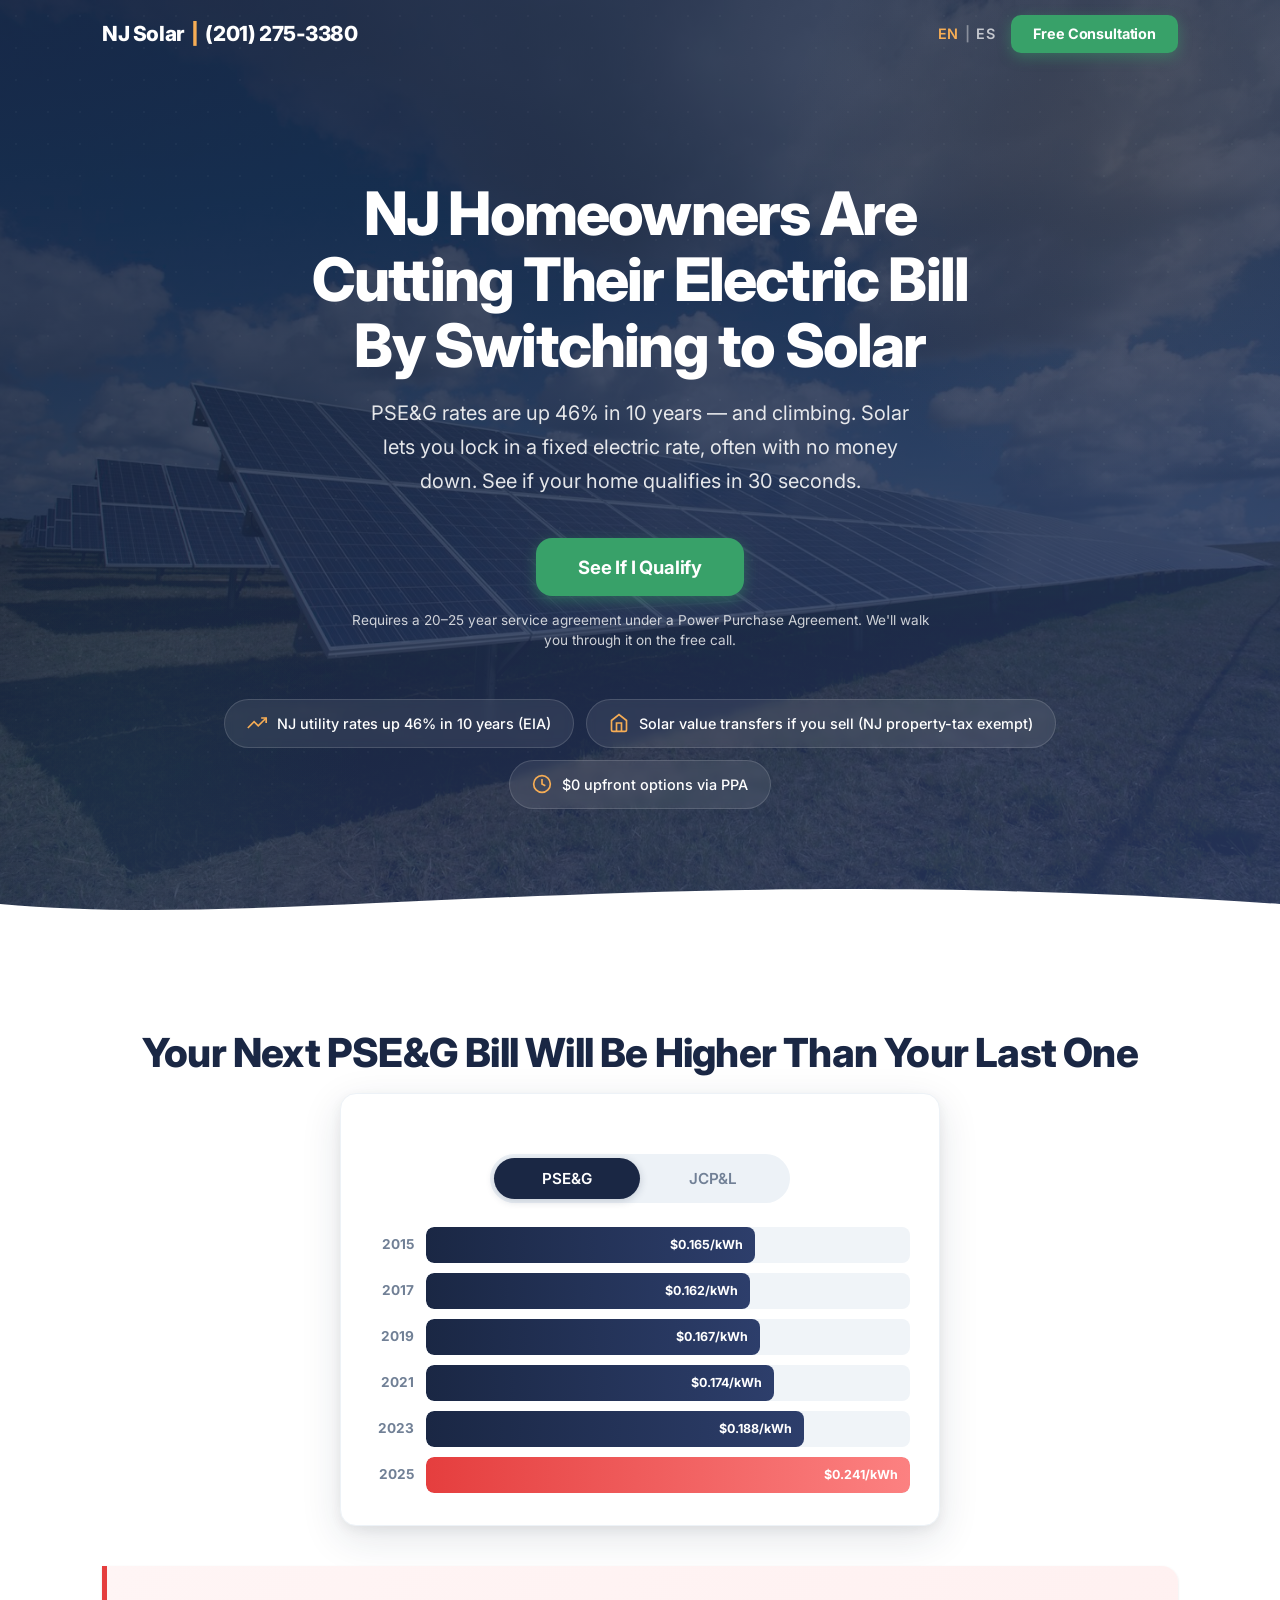
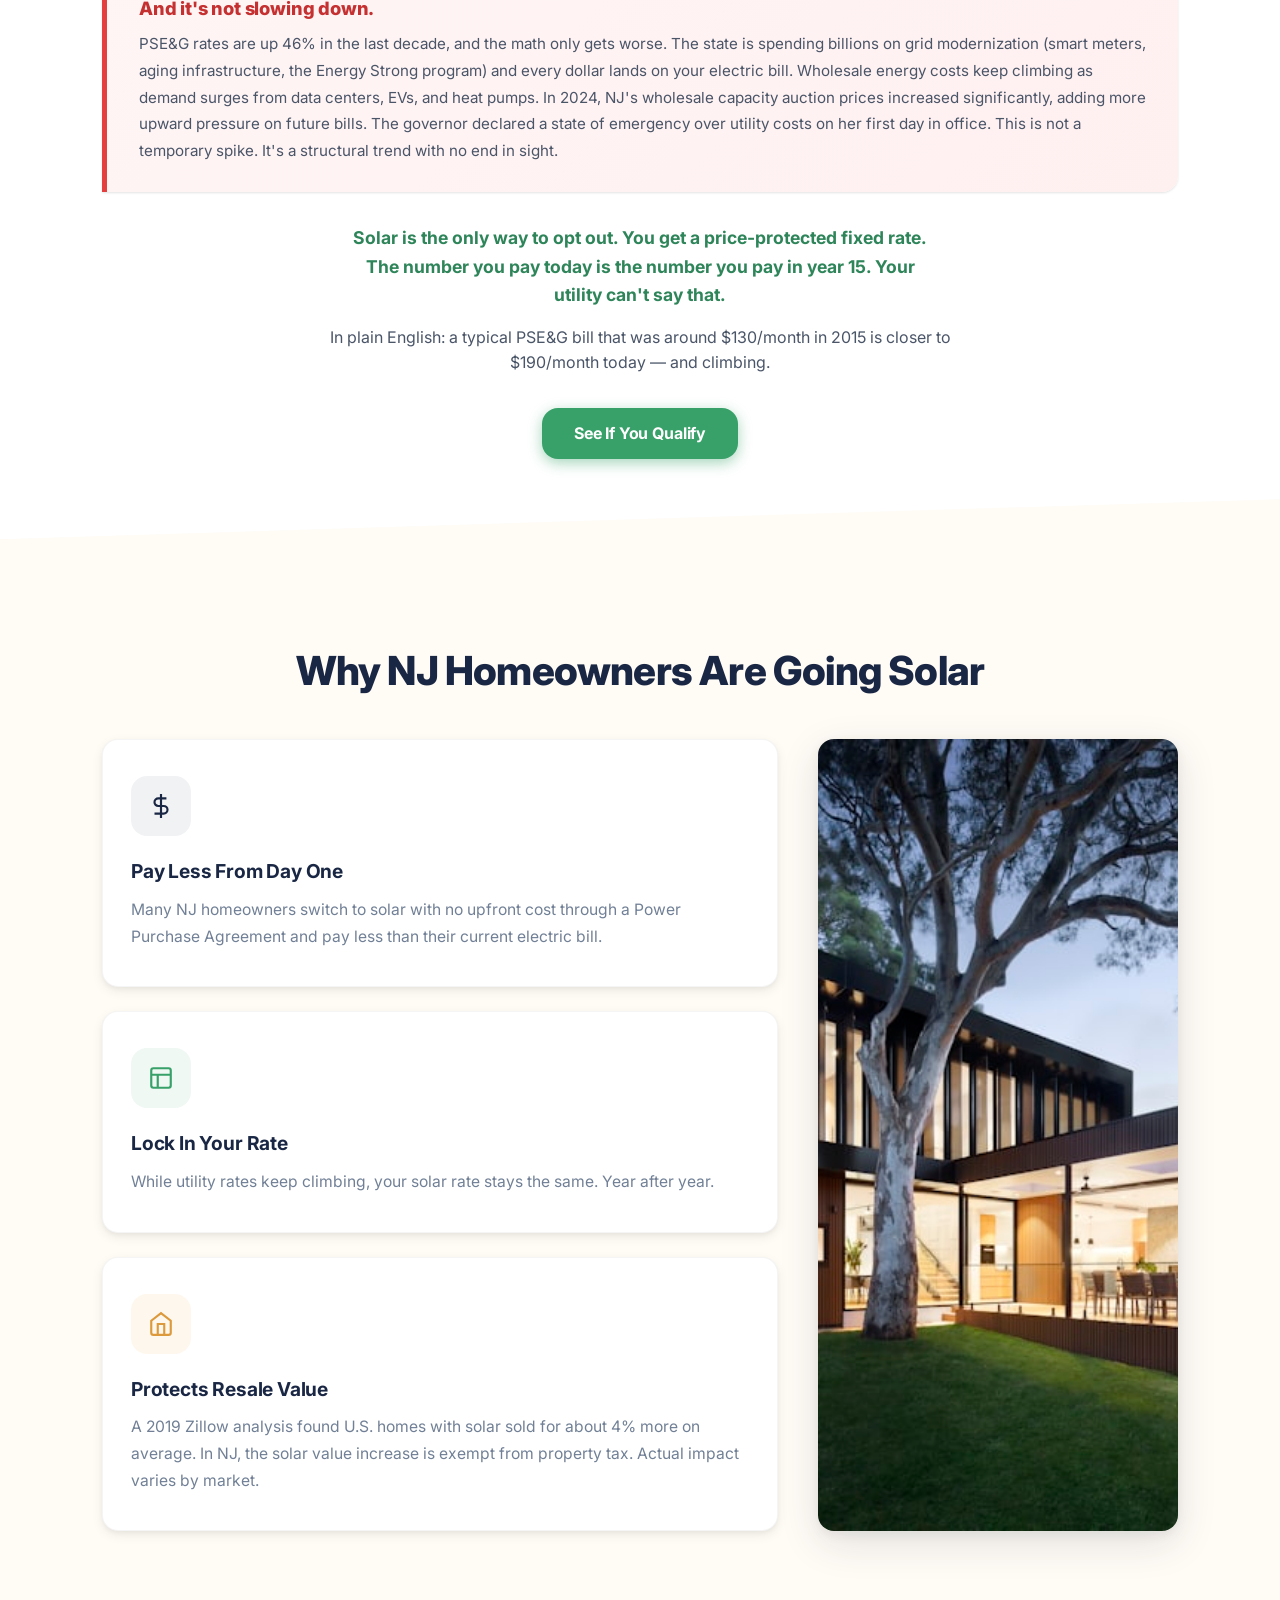
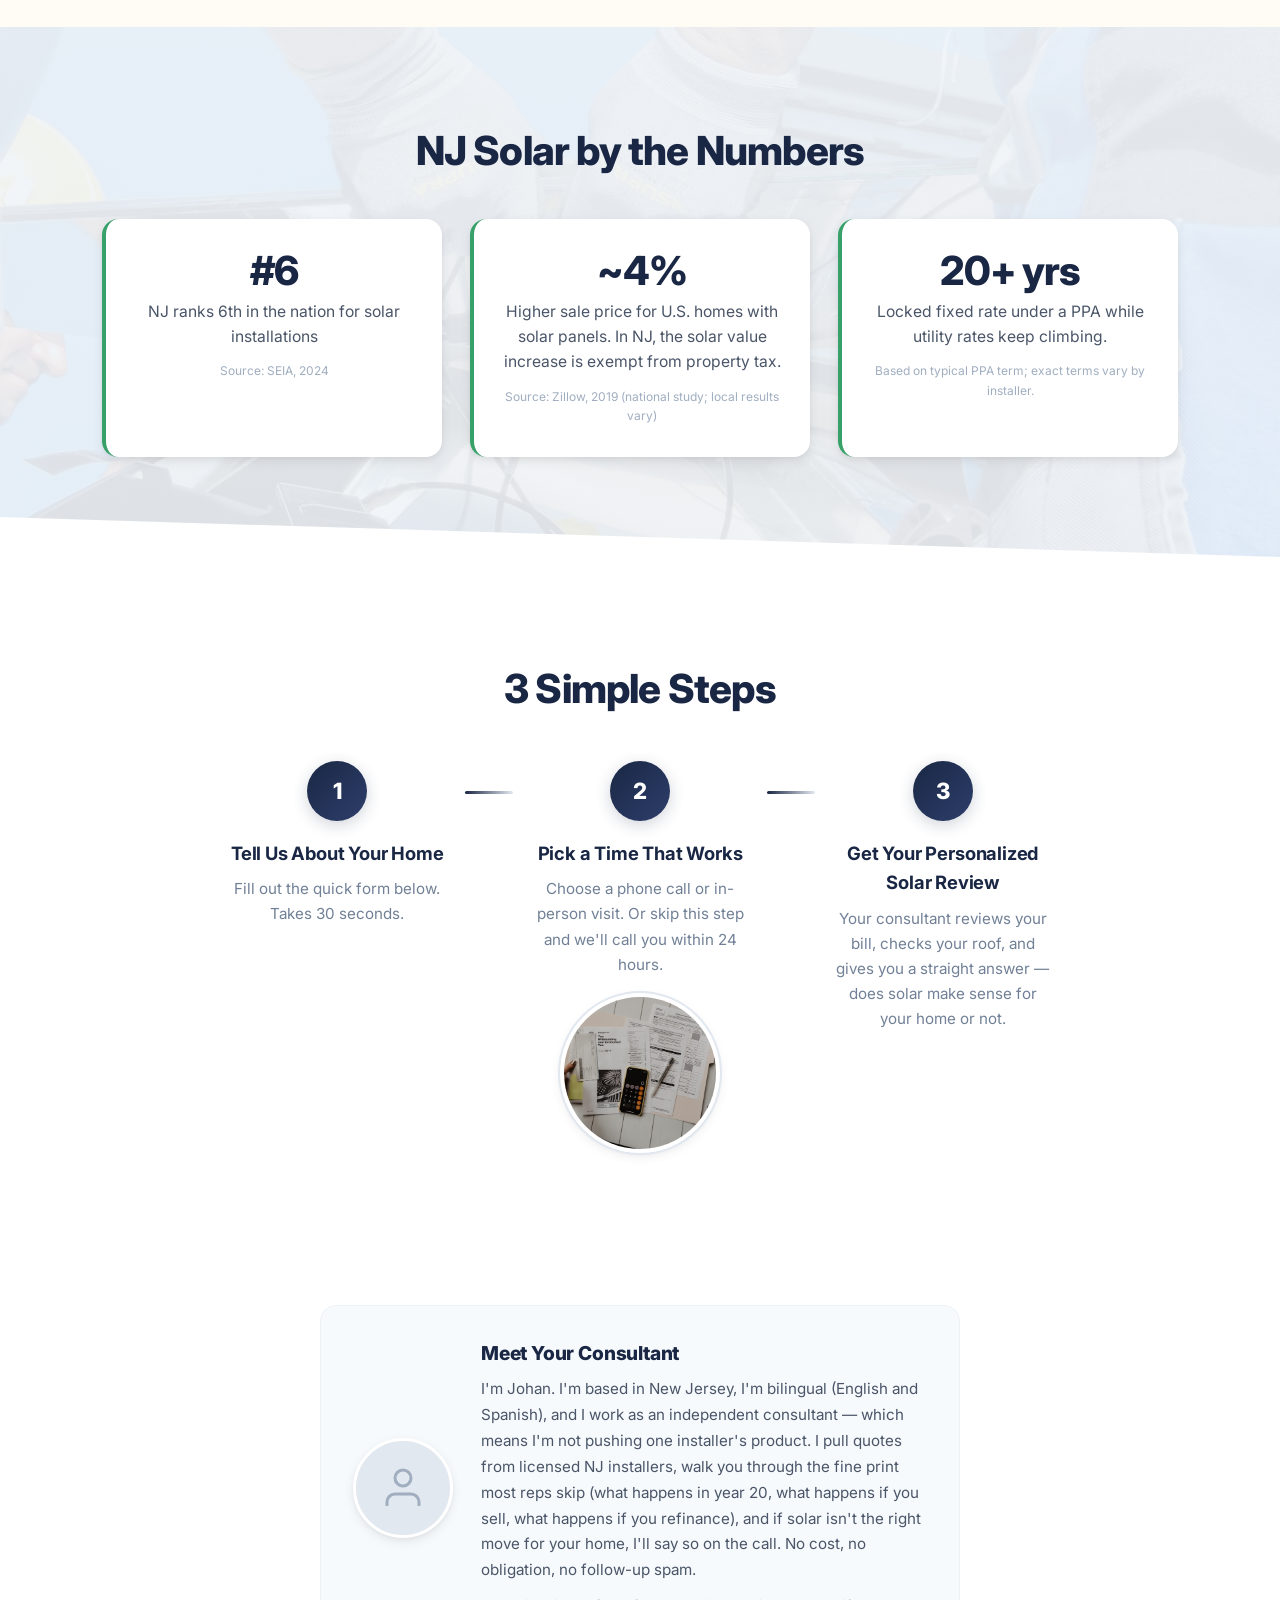
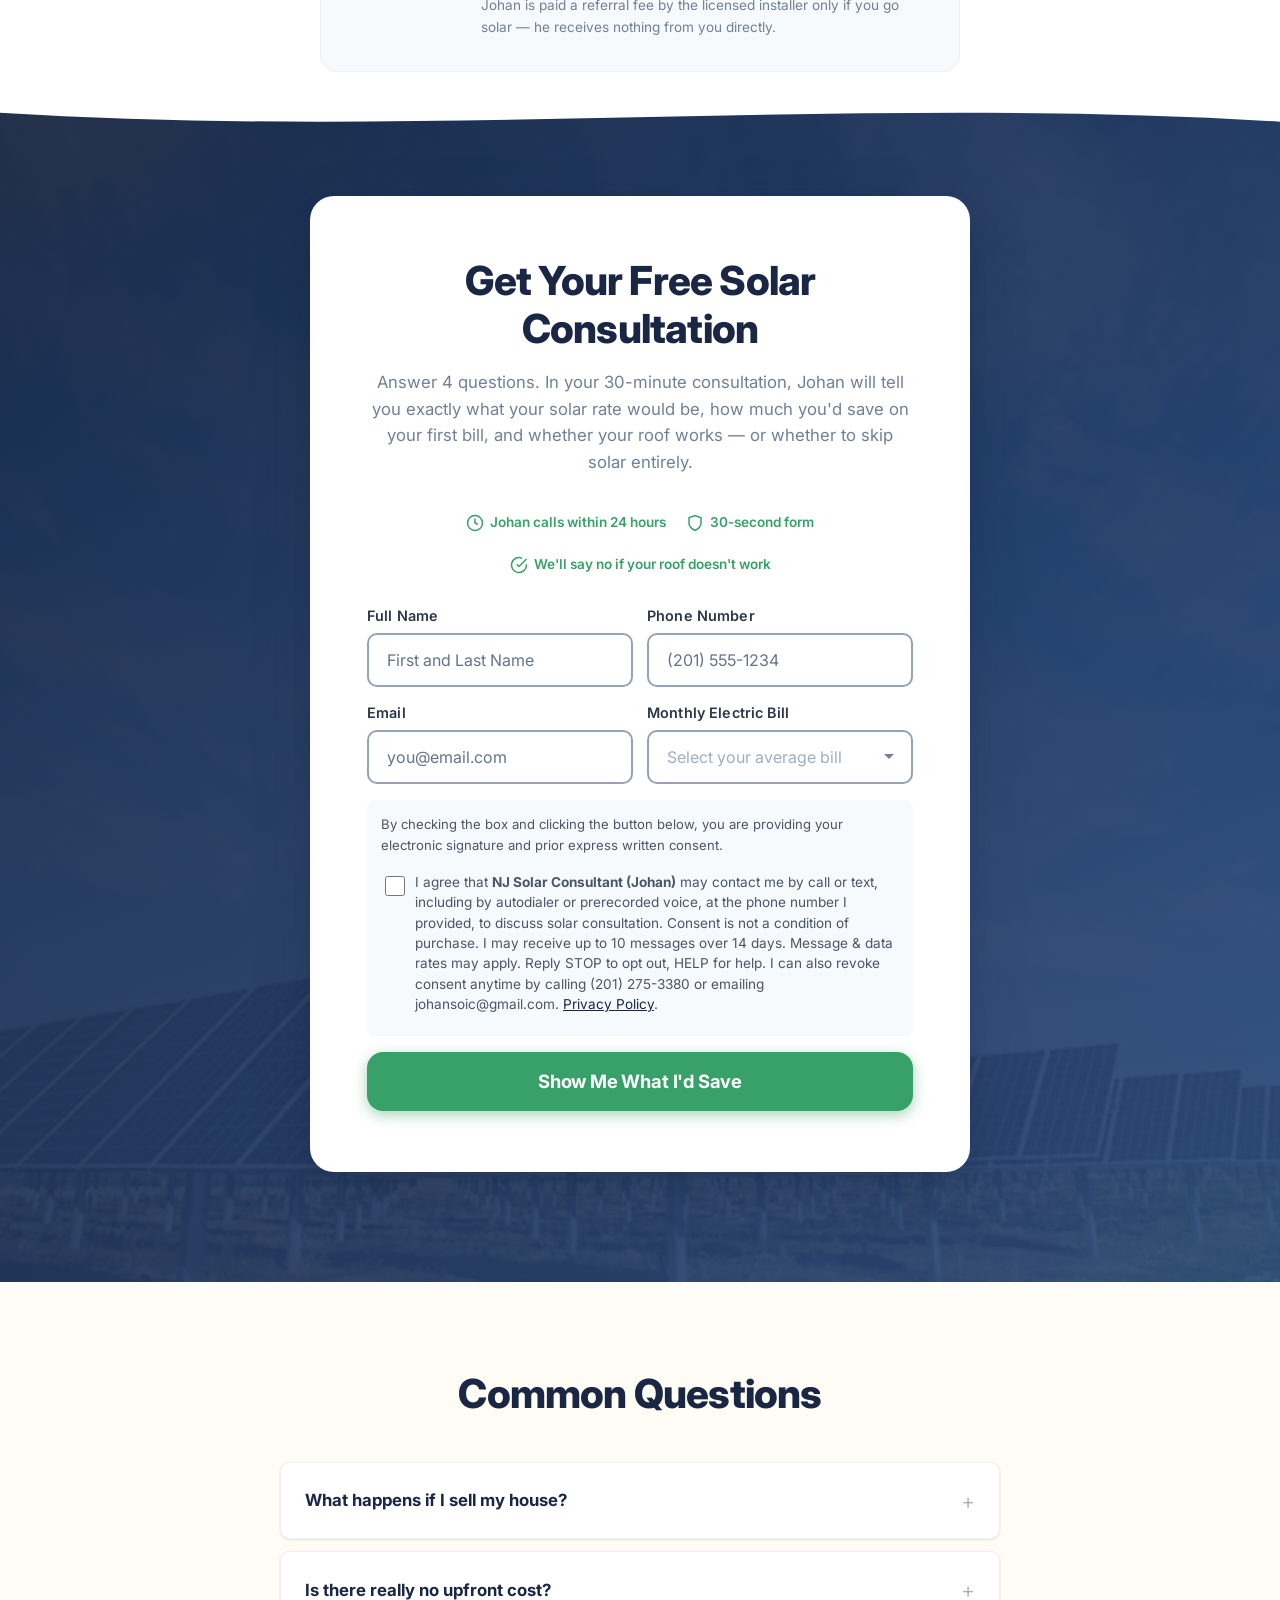
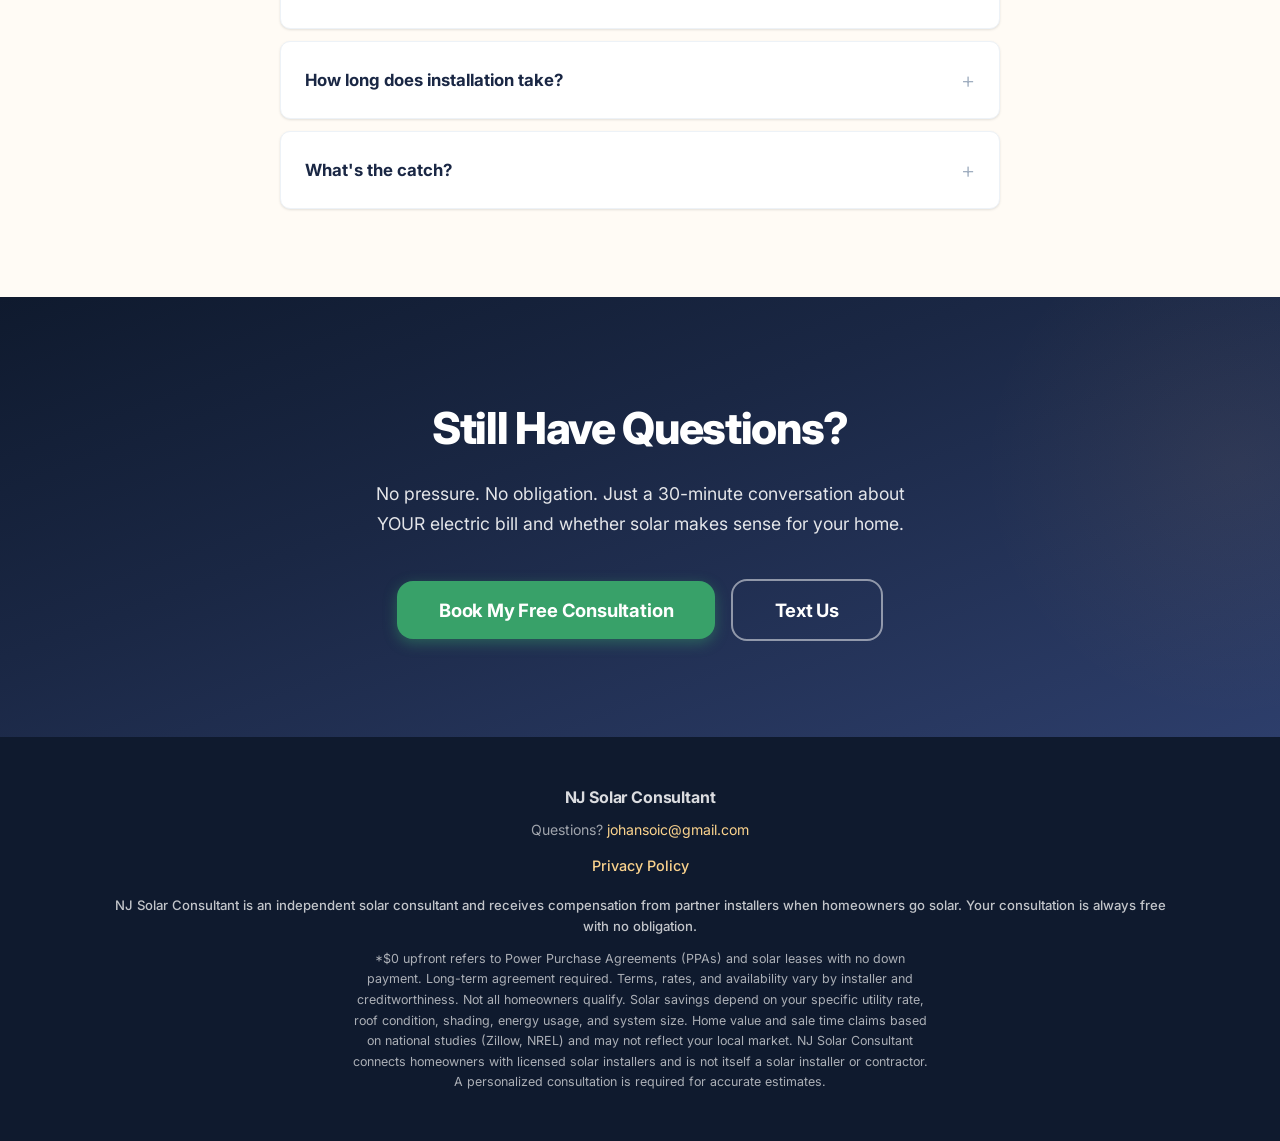
==== commit ca25e504: "Audit fixes: security, legal compliance, conversion Security: - Fix malformed _headers (was serving " ====
--- a/website/index.html
+++ b/website/index.html
@@ -3,10 +3,10 @@
 <head>
   <meta charset="UTF-8">
   <meta name="viewport" content="width=device-width, initial-scale=1.0">
-  <title>Stop Overpaying for Electricity | NJ Solar Consultant</title>
-  <meta name="description" content="NJ homeowners are switching to solar and locking in lower electric rates. Find out if you qualify. Free consultation, no obligation.">
-  <meta property="og:title" content="Stop Overpaying for Electricity | NJ Solar">
-  <meta property="og:description" content="NJ homeowners are switching to solar and locking in lower electric rates. Free consultation, no obligation.">
+  <title>NJ Solar — Cut Your Electric Bill | Free Bilingual Consultation</title>
+  <meta name="description" content="NJ homeowners are cutting their electric bill by going solar. See if your home qualifies in 30 seconds. Free consultation with a bilingual NJ consultant.">
+  <meta property="og:title" content="NJ Homeowners Are Cutting Their Electric Bill By Going Solar">
+  <meta property="og:description" content="PSE&G rates up 46% in 10 years. Lock in a fixed rate with $0 upfront via PPA. Bilingual consultation, no pressure.">
   <meta property="og:type" content="website">
   <meta name="twitter:card" content="summary_large_image">
   <link rel="alternate" hreflang="en" href="index.html">
@@ -23,7 +23,7 @@
     "@type": "LocalBusiness",
     "name": "NJ Solar Consultant",
     "description": "Free solar consultations for New Jersey homeowners. Lower electric rates with no upfront cost options available.",
-    "telephone": "",
+    "telephone": "+1-201-275-3380",
     "url": "https://timely-sherbet-f1872d.netlify.app",
     "areaServed": {
       "@type": "State",
@@ -37,7 +37,7 @@
     "@context": "https://schema.org",
     "@type": "FAQPage",
     "mainEntity": [
-      {"@type": "Question", "name": "What happens to solar panels if I sell my house?", "acceptedAnswer": {"@type": "Answer", "text": "Solar adds an average of $20,000 to home value in NJ, tax-exempt. Homes with solar sell 17% faster. Panels and warranty transfer to the new owner."}},
+      {"@type": "Question", "name": "What happens to solar panels if I sell my house?", "acceptedAnswer": {"@type": "Answer", "text": "A 2019 Zillow analysis found U.S. homes with solar sold for about 4% more on average. NJ exempts the solar-related value increase from property tax. Panels and warranty transfer to the new owner. Impact varies by market; your consultant will walk you through specifics."}},
       {"@type": "Question", "name": "Is solar really free?", "acceptedAnswer": {"@type": "Answer", "text": "There is no upfront cost with a Power Purchase Agreement (PPA) or solar lease. The solar company installs and maintains the panels. You pay them for the electricity at a rate lower than your utility. This involves a long-term agreement, typically 20 to 25 years. Your consultant will explain the specific terms for your situation."}},
       {"@type": "Question", "name": "How long does solar installation take?", "acceptedAnswer": {"@type": "Answer", "text": "The consultation takes 30 minutes. Permits, installation, and utility connection usually take 6 to 10 weeks total. The rooftop work is done in 1 to 2 days."}}
     ]
@@ -49,7 +49,7 @@
   <!-- ========== STICKY HEADER ========== -->
   <header class="header" id="header">
     <div class="container header__inner">
-      <div class="header__brand">NJ Solar <span class="header__brand-sep">|</span> Free Consultation</div>
+      <div class="header__brand">NJ Solar <span class="header__brand-sep">|</span> <a href="tel:+12012753380" style="color:inherit;text-decoration:none;">(201) 275-3380</a></div>
       <div class="header__actions">
         <div class="lang-toggle">
           <span class="lang-toggle__active">EN</span>
@@ -65,21 +65,22 @@
   <section class="hero" id="hero">
     <div class="hero__pattern"></div>
     <div class="container hero__content">
-      <h1 class="hero__title">Stop Overpaying for Electricity</h1>
-      <p class="hero__sub">NJ homeowners are switching to solar and locking in a lower fixed rate. $0 upfront with qualifying agreements.*</p>
-      <a href="#lead-form" class="btn btn--cta btn--lg">Get My Free Consultation</a>
+      <h1 class="hero__title">NJ Homeowners Are Cutting Their Electric Bill By Switching to Solar</h1>
+      <p class="hero__sub">PSE&amp;G rates are up 46% in 10 years — and climbing. Solar lets you lock in a fixed electric rate, often with no money down. See if your home qualifies in 30 seconds.</p>
+      <a href="#lead-form" class="btn btn--cta btn--lg">See If I Qualify</a>
+      <p class="hero__micro">Requires a 20–25 year service agreement under a Power Purchase Agreement. We'll walk you through it on the free call.</p>
       <div class="trust-stats">
         <div class="trust-stat">
+          <svg class="trust-stat__icon" viewBox="0 0 24 24" fill="none" stroke="currentColor" stroke-width="2"><polyline points="23 6 13.5 15.5 8.5 10.5 1 18"/><polyline points="17 6 23 6 23 12"/></svg>
+          <span>NJ utility rates up 46% in 10 years (EIA)</span>
+        </div>
+        <div class="trust-stat">
           <svg class="trust-stat__icon" viewBox="0 0 24 24" fill="none" stroke="currentColor" stroke-width="2"><path d="M3 9l9-7 9 7v11a2 2 0 0 1-2 2H5a2 2 0 0 1-2-2z"/><polyline points="9 22 9 12 15 12 15 22"/></svg>
-          <span>Homes with solar sell 17% faster</span>
-        </div>
-        <div class="trust-stat">
-          <svg class="trust-stat__icon" viewBox="0 0 24 24" fill="none" stroke="currentColor" stroke-width="2"><polyline points="23 6 13.5 15.5 8.5 10.5 1 18"/><polyline points="17 6 23 6 23 12"/></svg>
-          <span>NJ utility rates up 46% in 10 years</span>
+          <span>Solar value transfers if you sell (NJ property-tax exempt)</span>
         </div>
         <div class="trust-stat">
           <svg class="trust-stat__icon" viewBox="0 0 24 24" fill="none" stroke="currentColor" stroke-width="2"><circle cx="12" cy="12" r="10"/><path d="M12 6v6l4 2"/></svg>
-          <span>$0 upfront options available</span>
+          <span>$0 upfront options via PPA</span>
         </div>
       </div>
     </div>
@@ -92,7 +93,7 @@
   <!-- ========== PROBLEM SECTION ========== -->
   <section class="problem" id="problem">
     <div class="container">
-      <h2 class="section-title fade-in-up">Your Electric Bill Is Only Going Up</h2>
+      <h2 class="section-title fade-in-up">Your Next PSE&amp;G Bill Will Be Higher Than Your Last One</h2>
       <div class="rate-chart-card fade-in-up">
         <div class="utility-toggle">
           <button class="utility-toggle__btn utility-toggle__btn--active" data-utility="pseg">PSE&amp;G</button>
@@ -105,6 +106,7 @@
         <p class="problem__explainer-text">PSE&amp;G rates are up 46% in the last decade, and the math only gets worse. The state is spending billions on grid modernization (smart meters, aging infrastructure, the Energy Strong program) and every dollar lands on your electric bill. Wholesale energy costs keep climbing as demand surges from data centers, EVs, and heat pumps. In 2024, NJ's wholesale capacity auction prices increased significantly, adding more upward pressure on future bills. The governor declared a state of emergency over utility costs on her first day in office. This is not a temporary spike. It's a structural trend with no end in sight.</p>
       </div>
       <p class="problem__lockline fade-in-up">Solar is the only way to opt out. You get a price-protected fixed rate. The number you pay today is the number you pay in year 15. Your utility can't say that.</p>
+      <p class="problem__bill-translate fade-in-up" style="text-align:center; color:var(--gray-700); font-size:1rem; max-width:640px; margin:16px auto 0;">In plain English: a typical PSE&amp;G bill that was around $130/month in 2015 is closer to $190/month today — and climbing.</p>
       <div class="problem__cta-wrap fade-in-up">
         <a href="#lead-form" class="btn btn--cta">See If You Qualify</a>
       </div>
@@ -135,8 +137,8 @@
             <div class="benefit-card__icon benefit-card__icon--gold">
               <svg viewBox="0 0 24 24" fill="none" stroke="currentColor" stroke-width="2"><path d="M3 9l9-7 9 7v11a2 2 0 0 1-2 2H5a2 2 0 0 1-2-2z"/><polyline points="9 22 9 12 15 12 15 22"/></svg>
             </div>
-            <h3>Increase Your Home Value</h3>
-            <p>Solar homes sell faster and for more money. It's one of the best investments you can make in your property.</p>
+            <h3>Protects Resale Value</h3>
+            <p>A 2019 Zillow analysis found U.S. homes with solar sold for about 4% more on average. In NJ, the solar value increase is exempt from property tax. Actual impact varies by market.</p>
           </div>
         </div>
         <div class="benefits__image fade-in-up">
@@ -157,14 +159,14 @@
           <p class="stat-card__source">Source: SEIA, 2024</p>
         </div>
         <div class="testimonial-card stat-card fade-in-up delay-2">
-          <p class="stat-card__number">$20K+</p>
-          <p class="stat-card__label">Average home value increase from solar panels, exempt from NJ property tax</p>
-          <p class="stat-card__source">Source: Zillow, 2024</p>
+          <p class="stat-card__number">~4%</p>
+          <p class="stat-card__label">Higher sale price for U.S. homes with solar panels. In NJ, the solar value increase is exempt from property tax.</p>
+          <p class="stat-card__source">Source: Zillow, 2019 (national study; local results vary)</p>
         </div>
         <div class="testimonial-card stat-card fade-in-up delay-3">
-          <p class="stat-card__number">17%</p>
-          <p class="stat-card__label">Faster sale time for homes with solar panels compared to homes without</p>
-          <p class="stat-card__source">Source: National Renewable Energy Laboratory</p>
+          <p class="stat-card__number">20+ yrs</p>
+          <p class="stat-card__label">Locked fixed rate under a PPA while utility rates keep climbing.</p>
+          <p class="stat-card__source">Based on typical PPA term; exact terms vary by installer.</p>
         </div>
       </div>
     </div>
@@ -209,7 +211,8 @@
         </div>
         <div class="meet-consultant__info">
           <h2 class="meet-consultant__name">Meet Your Consultant</h2>
-          <p class="meet-consultant__bio">I'm Johan, a solar consultant based right here in New Jersey. I help homeowners figure out if solar actually makes sense for their home — no pressure, no sales pitch. If the numbers don't work, I'll tell you. My consultation is always free.</p>
+          <p class="meet-consultant__bio">I'm Johan. I'm based in New Jersey, I'm bilingual (English and Spanish), and I work as an independent consultant — which means I'm not pushing one installer's product. I pull quotes from licensed NJ installers, walk you through the fine print most reps skip (what happens in year 20, what happens if you sell, what happens if you refinance), and if solar isn't the right move for your home, I'll say so on the call. No cost, no obligation, no follow-up spam.</p>
+          <p class="meet-consultant__disclosure" style="font-size:.85rem; color:var(--gray-600); margin-top:12px;">Johan is paid a referral fee by the licensed installer only if you go solar — he receives nothing from you directly.</p>
         </div>
       </div>
     </div>
@@ -223,19 +226,19 @@
     <div class="container">
       <div class="lead-form-wrapper fade-in-up">
         <h2 class="section-title">Get Your Free Solar Consultation</h2>
-        <p class="lead-form__sub">Find out if you qualify for solar with no upfront cost and a lower electric rate. No obligation.</p>
+        <p class="lead-form__sub">Answer 4 questions. In your 30-minute consultation, Johan will tell you exactly what your solar rate would be, how much you'd save on your first bill, and whether your roof works — or whether to skip solar entirely.</p>
         <div class="trust-badges">
           <div class="trust-badge">
+            <svg viewBox="0 0 24 24" fill="none" stroke="currentColor" stroke-width="2" width="18" height="18"><circle cx="12" cy="12" r="10"/><path d="M12 6v6l4 2"/></svg>
+            Johan calls within 24 hours
+          </div>
+          <div class="trust-badge">
             <svg viewBox="0 0 24 24" fill="none" stroke="currentColor" stroke-width="2" width="18" height="18"><path d="M12 22s8-4 8-10V5l-8-3-8 3v7c0 6 8 10 8 10z"/></svg>
-            No obligation
-          </div>
-          <div class="trust-badge">
-            <svg viewBox="0 0 24 24" fill="none" stroke="currentColor" stroke-width="2" width="18" height="18"><circle cx="12" cy="12" r="10"/><path d="M12 6v6l4 2"/></svg>
-            Takes 30 seconds
+            30-second form
           </div>
           <div class="trust-badge">
             <svg viewBox="0 0 24 24" fill="none" stroke="currentColor" stroke-width="2" width="18" height="18"><path d="M22 11.08V12a10 10 0 1 1-5.93-9.14"/><polyline points="22 4 12 14.01 9 11.01"/></svg>
-            100% free
+            We'll say no if your roof doesn't work
           </div>
         </div>
         <form id="leadForm" novalidate>
@@ -245,23 +248,23 @@
           </div>
           <div class="form-row">
             <div class="form-group">
-              <label for="formName" class="sr-only">Full Name</label>
-              <input type="text" id="formName" name="name" class="input" placeholder="Full Name" required autocomplete="name" maxlength="100">
+              <label for="formName" class="form-label">Full Name</label>
+              <input type="text" id="formName" name="name" class="input" placeholder="First and Last Name" required autocomplete="name" maxlength="100">
             </div>
             <div class="form-group">
-              <label for="formPhone" class="sr-only">Phone Number</label>
-              <input type="tel" id="formPhone" name="phone" class="input" placeholder="Phone Number" required autocomplete="tel" maxlength="20">
+              <label for="formPhone" class="form-label">Phone Number</label>
+              <input type="tel" id="formPhone" name="phone" class="input" placeholder="(201) 555-1234" required autocomplete="tel" inputmode="tel" maxlength="20">
             </div>
           </div>
           <div class="form-row">
             <div class="form-group">
-              <label for="formEmail" class="sr-only">Email</label>
-              <input type="email" id="formEmail" name="email" class="input" placeholder="Email" required autocomplete="email" maxlength="254">
+              <label for="formEmail" class="form-label">Email</label>
+              <input type="email" id="formEmail" name="email" class="input" placeholder="you@email.com" required autocomplete="email" maxlength="254">
             </div>
             <div class="form-group">
-              <label for="formBill" class="sr-only">Monthly Electric Bill</label>
+              <label for="formBill" class="form-label">Monthly Electric Bill</label>
               <select id="formBill" name="monthlyBill" class="input" required>
-                <option value="" disabled selected>Monthly Electric Bill</option>
+                <option value="" disabled selected>Select your average bill</option>
                 <option value="Under $100">Under $100</option>
                 <option value="$100-$150">$100 - $150</option>
                 <option value="$150-$200">$150 - $200</option>
@@ -272,12 +275,13 @@
             </div>
           </div>
           <div class="consent-group">
+            <p class="consent-esign" style="font-size:.82rem; color:var(--gray-700); margin-bottom:8px;">By checking the box and clicking the button below, you are providing your electronic signature and prior express written consent.</p>
             <label class="consent-label">
               <input type="checkbox" id="tcpaConsent" name="tcpaConsent" required class="consent-checkbox">
-              <span class="consent-text">I agree to receive calls and text messages (including by autodialer) from NJ Solar Consultant at the phone number provided. Consent is not a condition of purchase. You may receive up to 10 messages over 14 days. Msg &amp; data rates may apply. Reply STOP to opt out, HELP for help. <a href="privacy.html" class="consent-link">Privacy Policy</a>.</span>
+              <span class="consent-text">I agree that <strong>NJ Solar Consultant (Johan)</strong> may contact me by call or text, including by autodialer or prerecorded voice, at the phone number I provided, to discuss solar consultation. Consent is not a condition of purchase. I may receive up to 10 messages over 14 days. Message &amp; data rates may apply. Reply STOP to opt out, HELP for help. I can also revoke consent anytime by calling (201) 275-3380 or emailing johansoic@gmail.com. <a href="privacy.html" class="consent-link">Privacy Policy</a>.</span>
             </label>
           </div>
-          <button type="submit" class="btn btn--cta btn--lg btn--full" id="submitBtn">Get My Free Consultation</button>
+          <button type="submit" class="btn btn--cta btn--lg btn--full" id="submitBtn">Show Me What I'd Save</button>
         </form>
         <div class="thank-you" id="thankYou" style="display:none">
           <svg viewBox="0 0 24 24" fill="none" stroke="#38a169" stroke-width="2" width="56" height="56"><circle cx="12" cy="12" r="10"/><polyline points="9 12 12 15 16 10"/></svg>
@@ -307,6 +311,12 @@
             <p>Rather not schedule online? No problem.<br>Johan will call you within 24 hours.</p>
             <p class="thank-you__tip">Have a recent electric bill handy — it makes the conversation much more useful.</p>
           </div>
+
+          <div class="referral-prompt" style="margin-top:32px; padding:20px; background:var(--gray-50); border:2px dashed var(--accent); border-radius:12px; text-align:center;">
+            <p style="font-weight:600; margin-bottom:8px;">Know a neighbor getting crushed by their electric bill?</p>
+            <p style="font-size:.95rem; color:var(--gray-700); margin-bottom:12px;">Send them this link. If they go solar, Johan sends you a $100 gift card as a thank you.</p>
+            <button class="btn btn--outline btn--sm" onclick="navigator.share ? navigator.share({title:'NJ Solar Consultant',url:window.location.href}).catch(()=>{}) : (navigator.clipboard.writeText(window.location.href).then(()=>this.textContent='Copied!'))">Share this page</button>
+          </div>
         </div>
       </div>
     </div>
@@ -331,7 +341,7 @@
         </details>
         <details class="faq__item fade-in-up delay-3">
           <summary class="faq__question">What's the catch?</summary>
-          <div class="faq__answer">The solar company pays for installation because they make money selling you electricity at a rate lower than the utility. Johan is an independent consultant who receives compensation from partner installers when homeowners go solar. You pay nothing unless you decide to go solar, and the consultation itself is always free with no obligation.</div>
+          <div class="faq__answer">Fair question. Here's the full picture: Johan is paid a referral fee by the licensed installer <em>only if</em> you decide to go solar — so his incentive is to send you to installers you'll actually close with, not to pressure you. You pay nothing to Johan, ever. The installer makes money by selling you electricity at a lower rate than your utility under a 20–25 year agreement. If your roof, credit, or usage don't fit, Johan will tell you to stay with your utility. That's the catch: it only works when it actually saves you money.</div>
         </details>
       </div>
     </div>
--- a/website/styles.css
+++ b/website/styles.css
@@ -1483,3 +1483,68 @@
     font-size: 2.75rem;
   }
 }
+
+/* === Post-audit additions (2026-04-21) === */
+
+/* Visible form labels replacing sr-only pattern — WCAG 3.3.2 fix */
+.form-label {
+  display: block;
+  font-size: 0.9rem;
+  font-weight: 600;
+  color: var(--gray-800);
+  margin-bottom: 6px;
+  letter-spacing: 0.01em;
+}
+
+/* Input border contrast fix — WCAG 1.4.11 */
+.input {
+  border-color: #94a3b8 !important;
+  background: #ffffff;
+}
+.input:focus {
+  border-color: var(--accent, #38a169) !important;
+  outline: 2px solid rgba(56, 161, 105, 0.2);
+  outline-offset: 0;
+}
+.input::placeholder {
+  color: #64748b !important;
+}
+
+/* Hero micro-disclosure under CTA — 20-25 yr PPA disclosure */
+.hero__micro {
+  font-size: 0.85rem;
+  color: rgba(255, 255, 255, 0.78);
+  margin: 14px auto 0;
+  max-width: 580px;
+  line-height: 1.5;
+}
+
+/* Consent area — bigger tap target, readable text, deliberate visual block */
+.consent-group {
+  background: var(--gray-50, #f8fafc);
+  border-radius: 8px;
+  padding: 14px;
+  margin-bottom: 16px;
+}
+.consent-text {
+  font-size: 0.85rem !important;
+  color: var(--gray-700, #475569);
+  line-height: 1.5;
+}
+.consent-label {
+  min-height: 44px;
+  padding: 8px 4px;
+  align-items: flex-start;
+  display: flex;
+  gap: 10px;
+}
+.consent-checkbox {
+  min-width: 20px;
+  min-height: 20px;
+  margin-top: 4px;
+}
+
+/* Referral prompt — hover */
+.referral-prompt .btn:hover {
+  transform: translateY(-1px);
+}
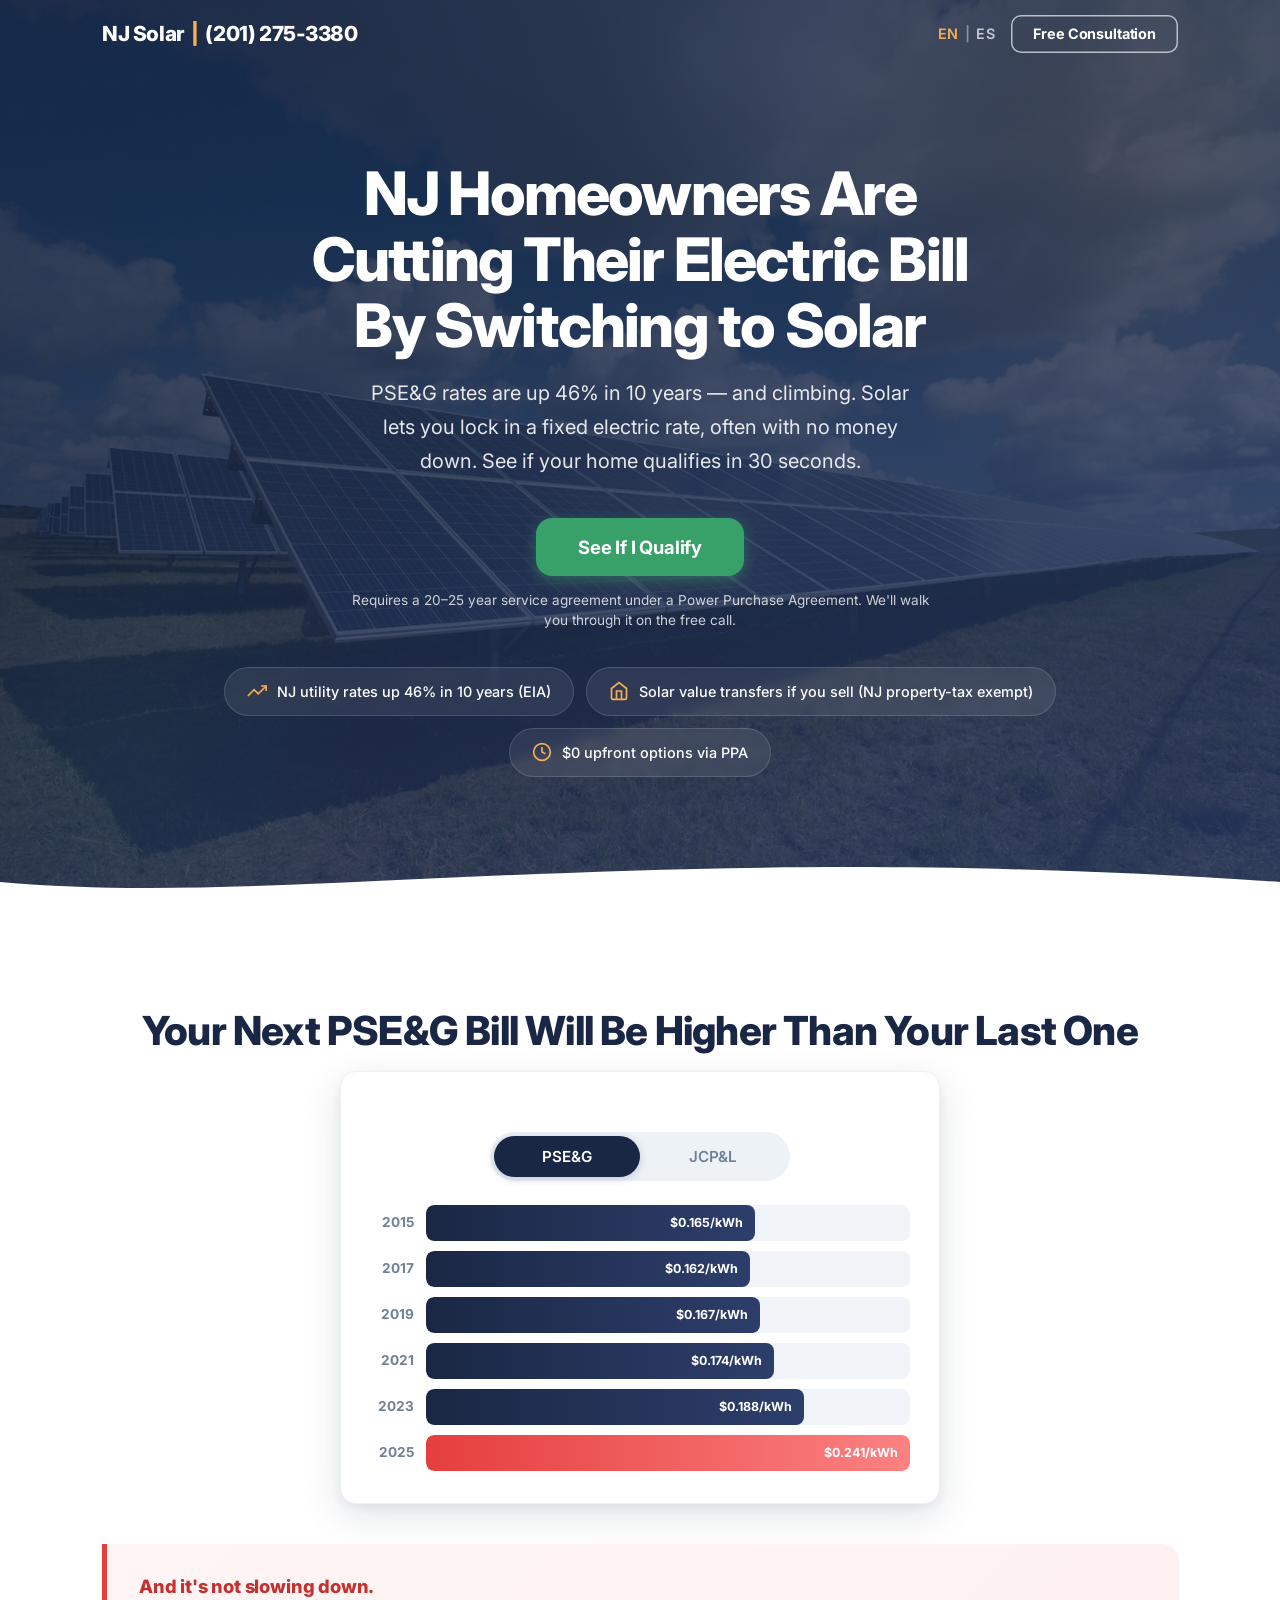
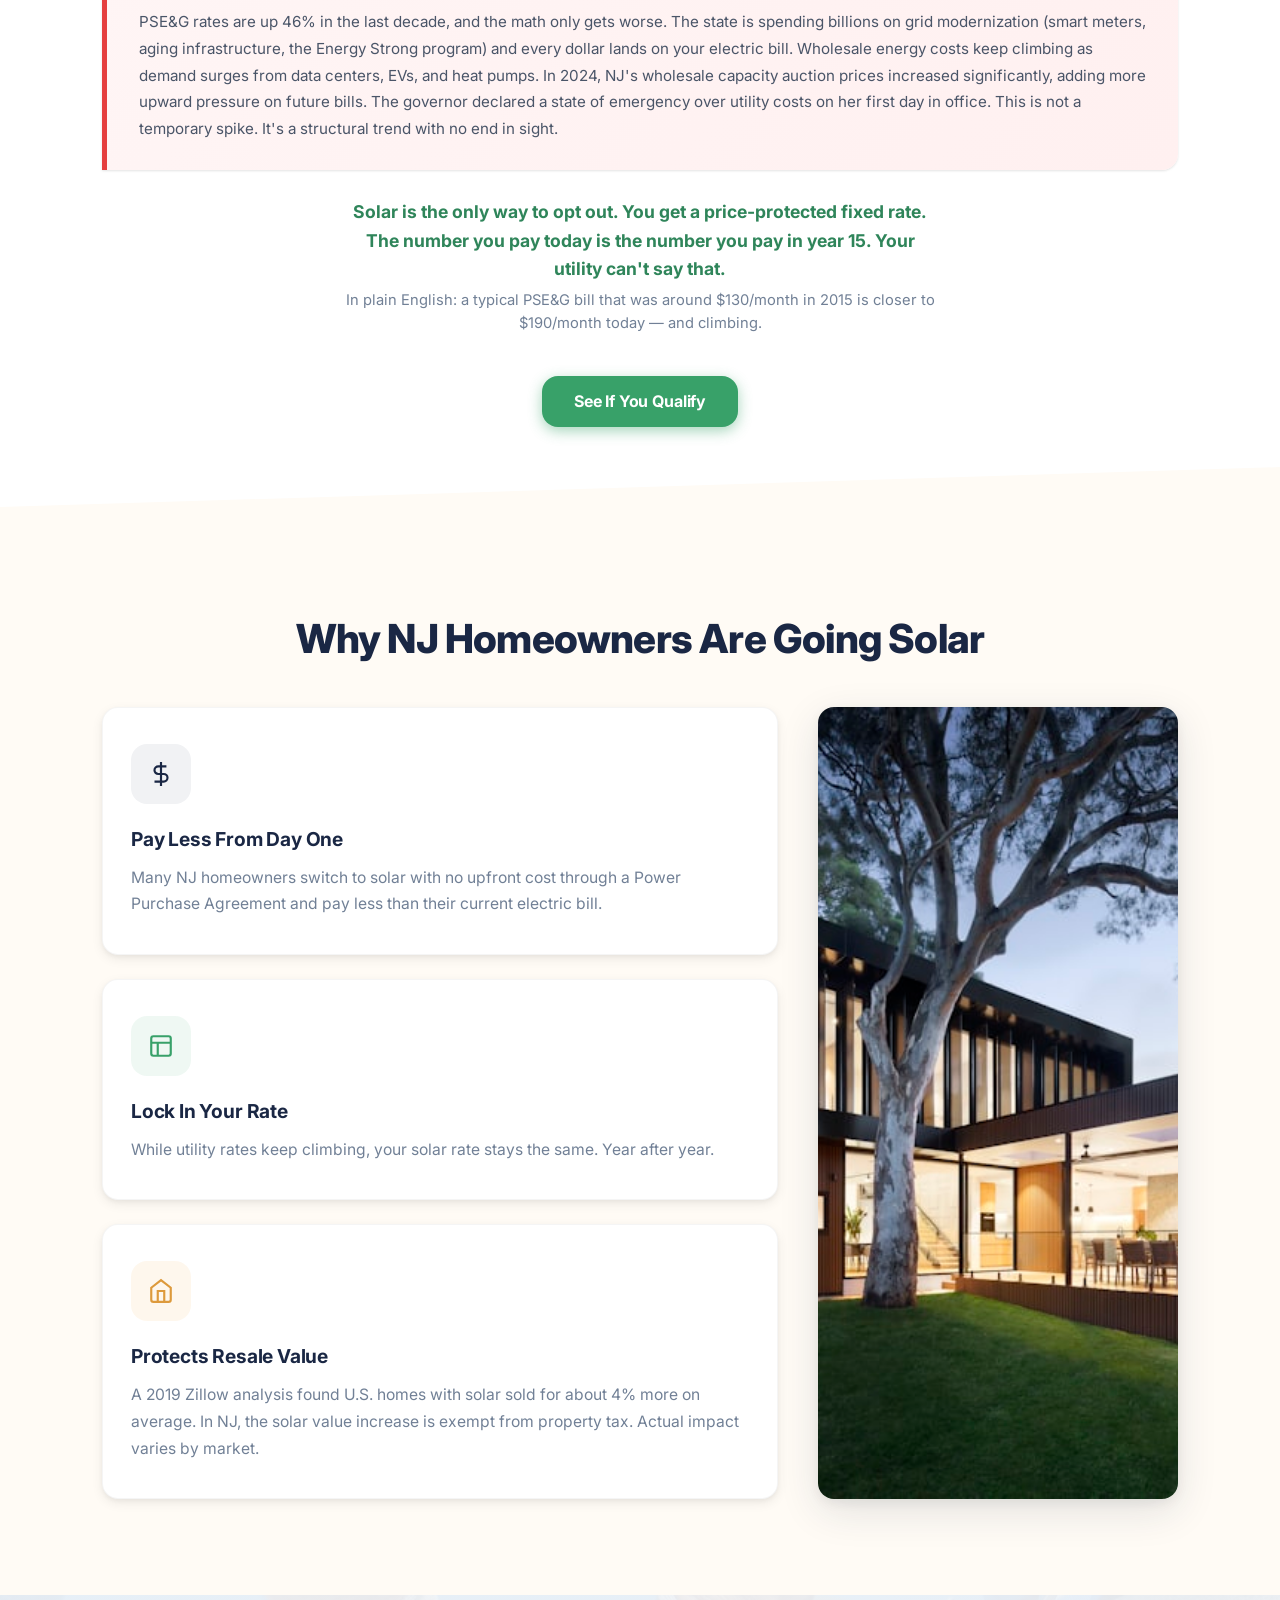
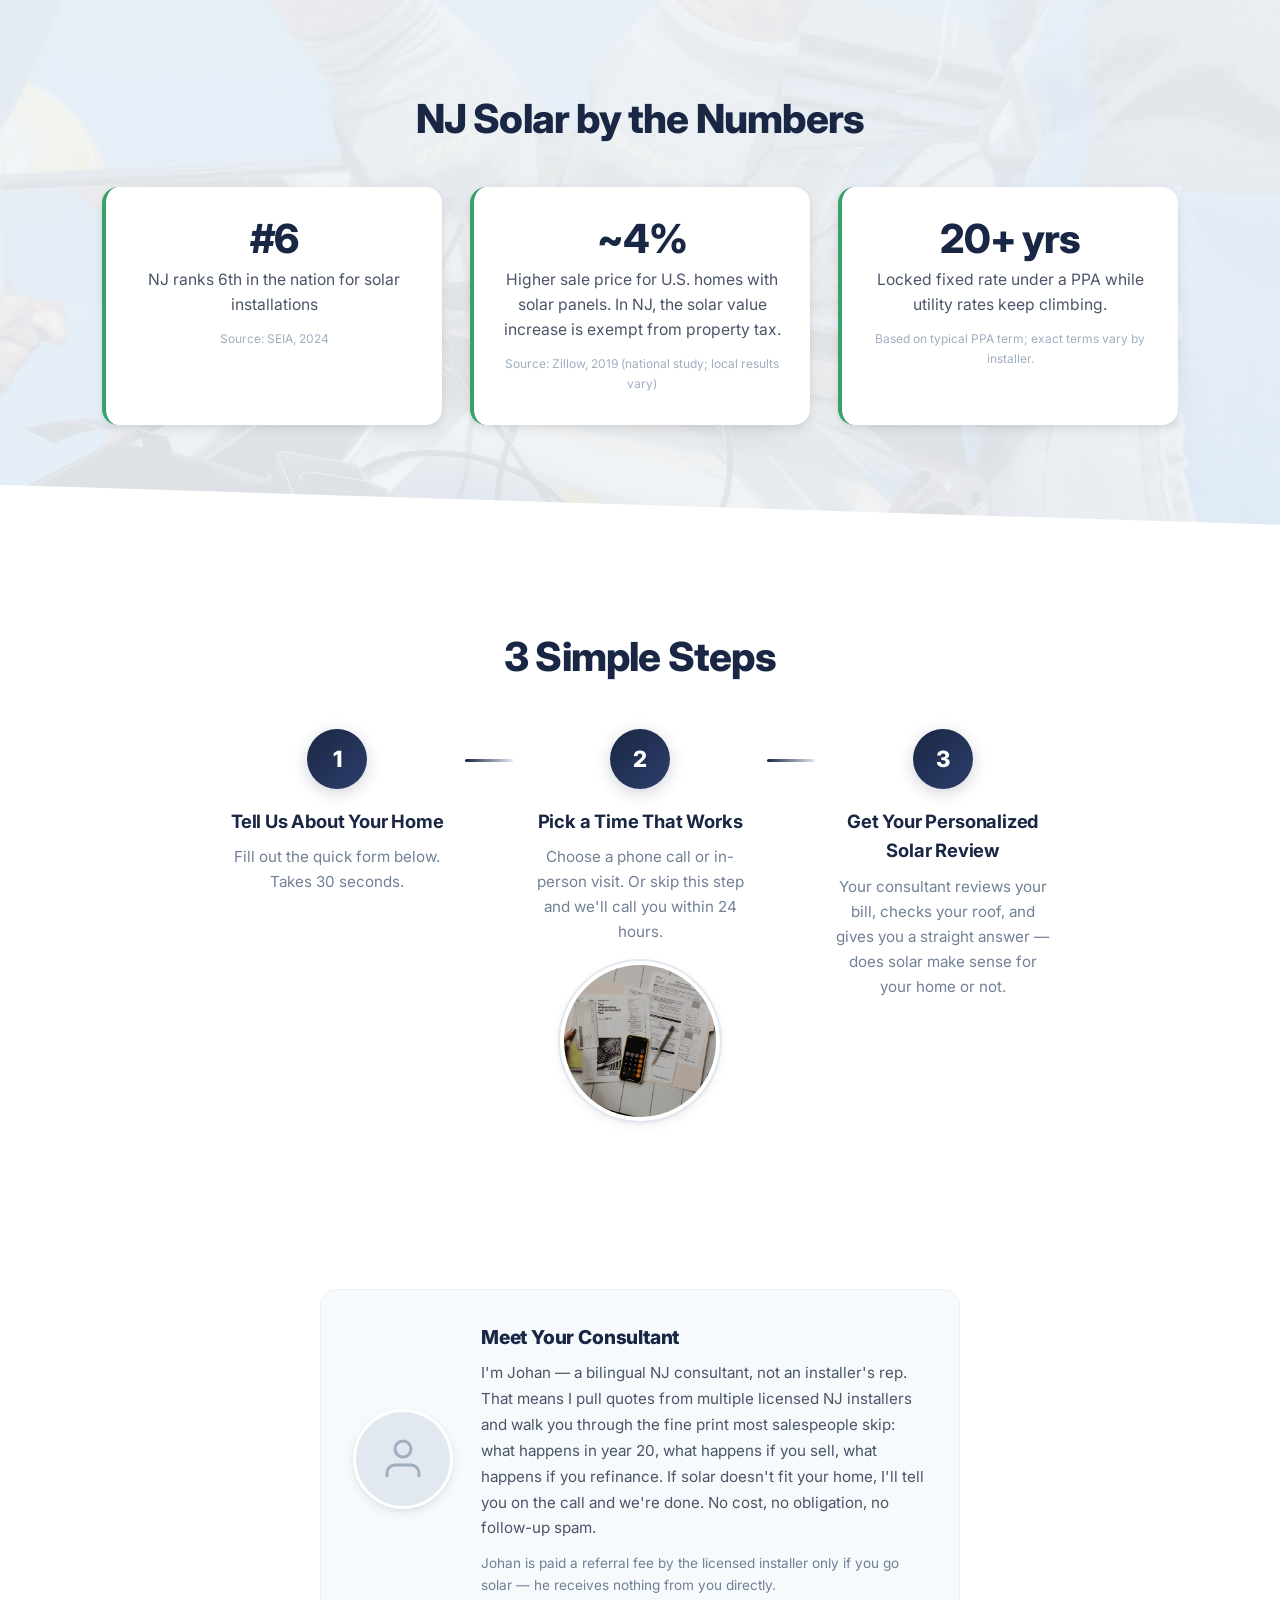
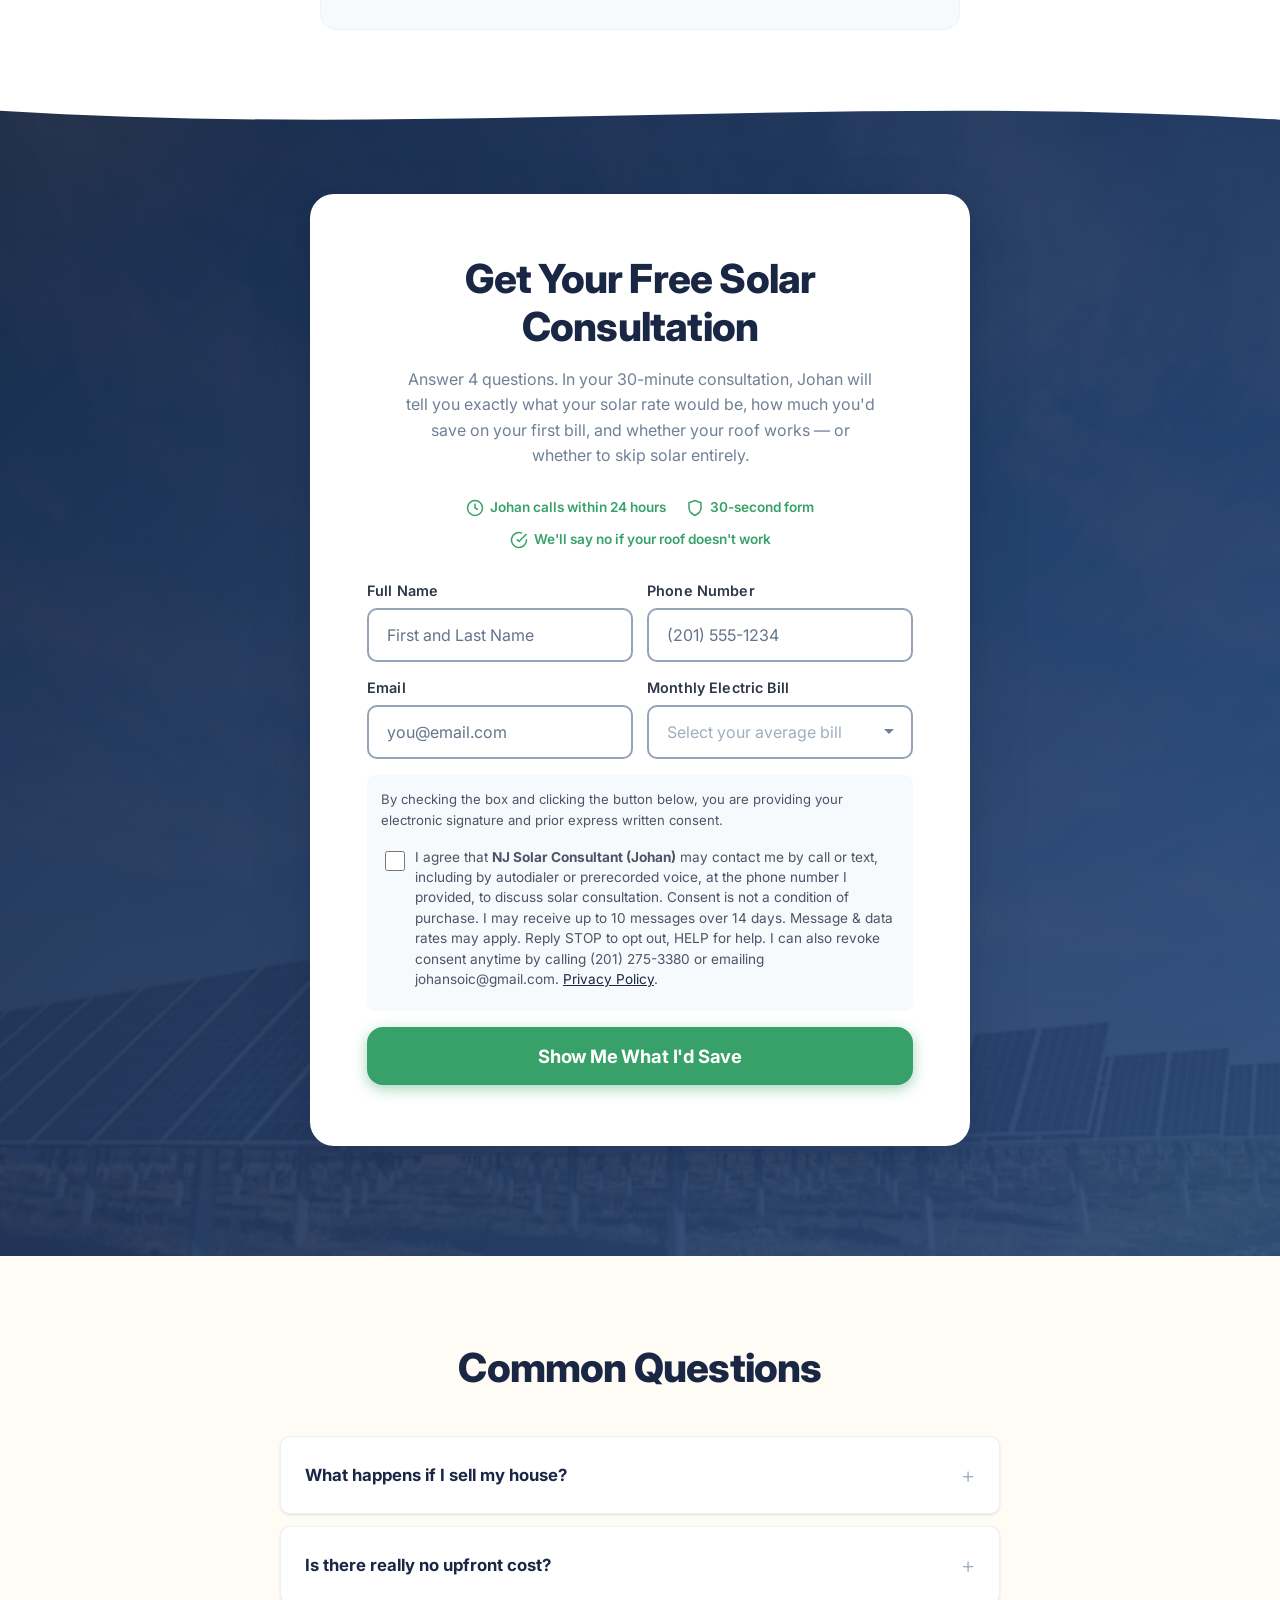
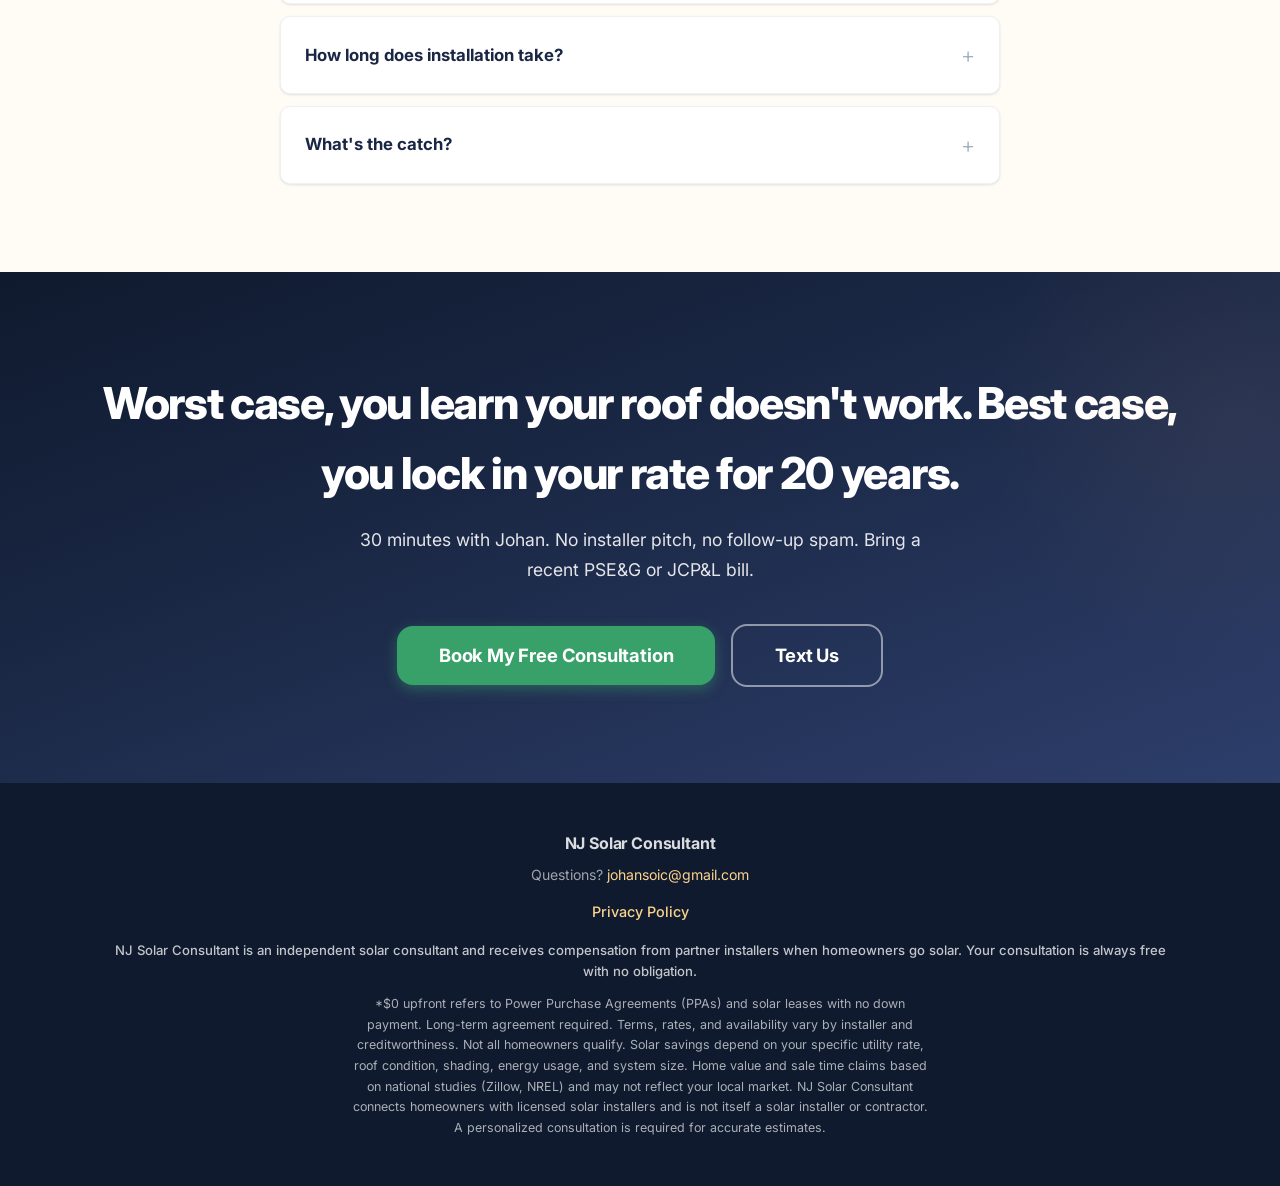
==== commit 61540e71: "Polish pass #2: UI cleanup, copy tightening, UX flow fixes From 4-agent audit of the live site:  Cop" ====
--- a/website/index.html
+++ b/website/index.html
@@ -211,7 +211,7 @@
         </div>
         <div class="meet-consultant__info">
           <h2 class="meet-consultant__name">Meet Your Consultant</h2>
-          <p class="meet-consultant__bio">I'm Johan. I'm based in New Jersey, I'm bilingual (English and Spanish), and I work as an independent consultant — which means I'm not pushing one installer's product. I pull quotes from licensed NJ installers, walk you through the fine print most reps skip (what happens in year 20, what happens if you sell, what happens if you refinance), and if solar isn't the right move for your home, I'll say so on the call. No cost, no obligation, no follow-up spam.</p>
+          <p class="meet-consultant__bio">I'm Johan — a bilingual NJ consultant, not an installer's rep. That means I pull quotes from multiple licensed NJ installers and walk you through the fine print most salespeople skip: what happens in year 20, what happens if you sell, what happens if you refinance. If solar doesn't fit your home, I'll tell you on the call and we're done. No cost, no obligation, no follow-up spam.</p>
           <p class="meet-consultant__disclosure" style="font-size:.85rem; color:var(--gray-600); margin-top:12px;">Johan is paid a referral fee by the licensed installer only if you go solar — he receives nothing from you directly.</p>
         </div>
       </div>
@@ -286,7 +286,8 @@
         <div class="thank-you" id="thankYou" style="display:none">
           <svg viewBox="0 0 24 24" fill="none" stroke="#38a169" stroke-width="2" width="56" height="56"><circle cx="12" cy="12" r="10"/><polyline points="9 12 12 15 16 10"/></svg>
           <h3>Thanks, <span id="thankYouName"></span>!</h3>
-          <p class="thank-you__subtitle">You're one step away from your free consultation. Pick a time that works:</p>
+          <p class="thank-you__promise" style="font-size:1.1rem; font-weight:600; color:var(--gray-800); margin:8px 0 4px;">Johan will call you within 24 hours.</p>
+          <p class="thank-you__subtitle">Want a specific time? Pick a slot below — otherwise sit tight, he'll reach out.</p>
 
           <div class="booking-options">
             <a href="YOUR_CALENDLY_PHONE_LINK" target="_blank" rel="noopener" class="booking-card booking-card--primary">
@@ -312,10 +313,10 @@
             <p class="thank-you__tip">Have a recent electric bill handy — it makes the conversation much more useful.</p>
           </div>
 
-          <div class="referral-prompt" style="margin-top:32px; padding:20px; background:var(--gray-50); border:2px dashed var(--accent); border-radius:12px; text-align:center;">
-            <p style="font-weight:600; margin-bottom:8px;">Know a neighbor getting crushed by their electric bill?</p>
-            <p style="font-size:.95rem; color:var(--gray-700); margin-bottom:12px;">Send them this link. If they go solar, Johan sends you a $100 gift card as a thank you.</p>
-            <button class="btn btn--outline btn--sm" onclick="navigator.share ? navigator.share({title:'NJ Solar Consultant',url:window.location.href}).catch(()=>{}) : (navigator.clipboard.writeText(window.location.href).then(()=>this.textContent='Copied!'))">Share this page</button>
+          <div class="referral-prompt">
+            <p class="referral-prompt__title">Know a neighbor getting crushed by their electric bill?</p>
+            <p class="referral-prompt__desc">Send them this link. If they go solar, Johan sends you a $100 gift card as a thank you.</p>
+            <button class="btn btn--outline btn--sm" id="shareBtn" data-label-share="Share this page" data-label-copy="Copy link to share" data-label-copied="Copied!">Share this page</button>
           </div>
         </div>
       </div>
@@ -329,7 +330,7 @@
       <div class="faq__list">
         <details class="faq__item fade-in-up delay-1">
           <summary class="faq__question">What happens if I sell my house?</summary>
-          <div class="faq__answer">Solar panels add an average of $20,000 to your home's value in NJ, and the state exempts that increase from property tax. Homes with solar sell 17% faster. The panels and warranty transfer to the new owner.</div>
+          <div class="faq__answer">A 2019 Zillow analysis found U.S. homes with solar sold for about 4% more on average. NJ exempts the solar-related value increase from property tax. Panels and warranty transfer to the new owner. Local impact varies — Johan will walk you through specifics for your zip code on the call.</div>
         </details>
         <details class="faq__item fade-in-up delay-2">
           <summary class="faq__question">Is there really no upfront cost?</summary>
@@ -350,8 +351,8 @@
   <!-- ========== FINAL CTA ========== -->
   <section class="final-cta" id="final-cta">
     <div class="container">
-      <h2 class="final-cta__title">Still Have Questions?</h2>
-      <p class="final-cta__sub">No pressure. No obligation. Just a 30-minute conversation about YOUR electric bill and whether solar makes sense for your home.</p>
+      <h2 class="final-cta__title">Worst case, you learn your roof doesn't work. Best case, you lock in your rate for 20 years.</h2>
+      <p class="final-cta__sub">30 minutes with Johan. No installer pitch, no follow-up spam. Bring a recent PSE&amp;G or JCP&amp;L bill.</p>
       <div class="final-cta__buttons">
         <a href="#lead-form" class="btn btn--cta btn--lg">Book My Free Consultation</a>
         <a href="sms:+12012753380" class="btn btn--outline btn--lg">Text Us</a>
--- a/website/styles.css
+++ b/website/styles.css
@@ -1548,3 +1548,60 @@
 .referral-prompt .btn:hover {
   transform: translateY(-1px);
 }
+
+/* === Polish pass #2 (2026-04-21) === */
+
+/* Hero wave no longer clips trust pills on mobile */
+.hero { padding: 140px 0 110px; }
+@media (min-width: 640px) { .hero { padding: 160px 0 130px; } }
+.trust-stats { margin-top: 36px; }
+
+/* Longer Spanish hero headline — shrink on mobile */
+@media (max-width: 639px) {
+  .hero__title { font-size: 2.1rem; letter-spacing: -0.02em; }
+  html[lang="es"] .hero__title { font-size: 1.95rem; }
+}
+
+/* Header CTA: outline pre-scroll so it doesn't compete with hero CTA */
+.header:not(.header--scrolled) .btn--cta {
+  background: transparent;
+  color: #fff;
+  box-shadow: inset 0 0 0 1.5px rgba(255,255,255,.65);
+}
+.header:not(.header--scrolled) .btn--cta:hover {
+  background: rgba(255,255,255,.12);
+  box-shadow: inset 0 0 0 1.5px #fff;
+}
+
+/* Trust-badges widow wrap fix */
+.trust-badges { gap: 14px 20px; row-gap: 10px; }
+.trust-badge { flex: 0 1 auto; }
+@media (max-width: 520px) {
+  .trust-badges { flex-direction: column; align-items: center; gap: 8px; }
+}
+
+/* Referral prompt: soft green, not dashed orange */
+.referral-prompt {
+  margin-top: 32px;
+  padding: 22px 20px;
+  background: rgba(56, 161, 105, .06);
+  border: 1px solid rgba(56, 161, 105, .25);
+  border-radius: 12px;
+  text-align: center;
+}
+.referral-prompt__title { font-weight: 600; margin-bottom: 8px; color: var(--gray-800); }
+.referral-prompt__desc { font-size: .95rem; color: var(--gray-700); margin-bottom: 12px; }
+
+/* Meet-consultant vertical rhythm */
+.meet-consultant { padding: 72px 0 64px; }
+
+/* Problem section: tighten centered paragraphs + give CTA breathing room */
+.problem__lockline { margin-top: 28px; margin-bottom: 4px; }
+.problem__bill-translate { margin-top: 6px !important; color: var(--gray-600) !important; font-size: 0.92rem !important; }
+.problem__cta-wrap { margin-top: 40px; }
+
+/* Form section: constrain subhead width for tighter hierarchy */
+.lead-form__sub { max-width: 480px; margin-left: auto; margin-right: auto; font-size: 1rem; margin-bottom: 28px; }
+
+/* Mobile: don't let sticky CTA bar overlap form anchor */
+@media (max-width: 639px) { html { scroll-padding-bottom: 84px; } }
